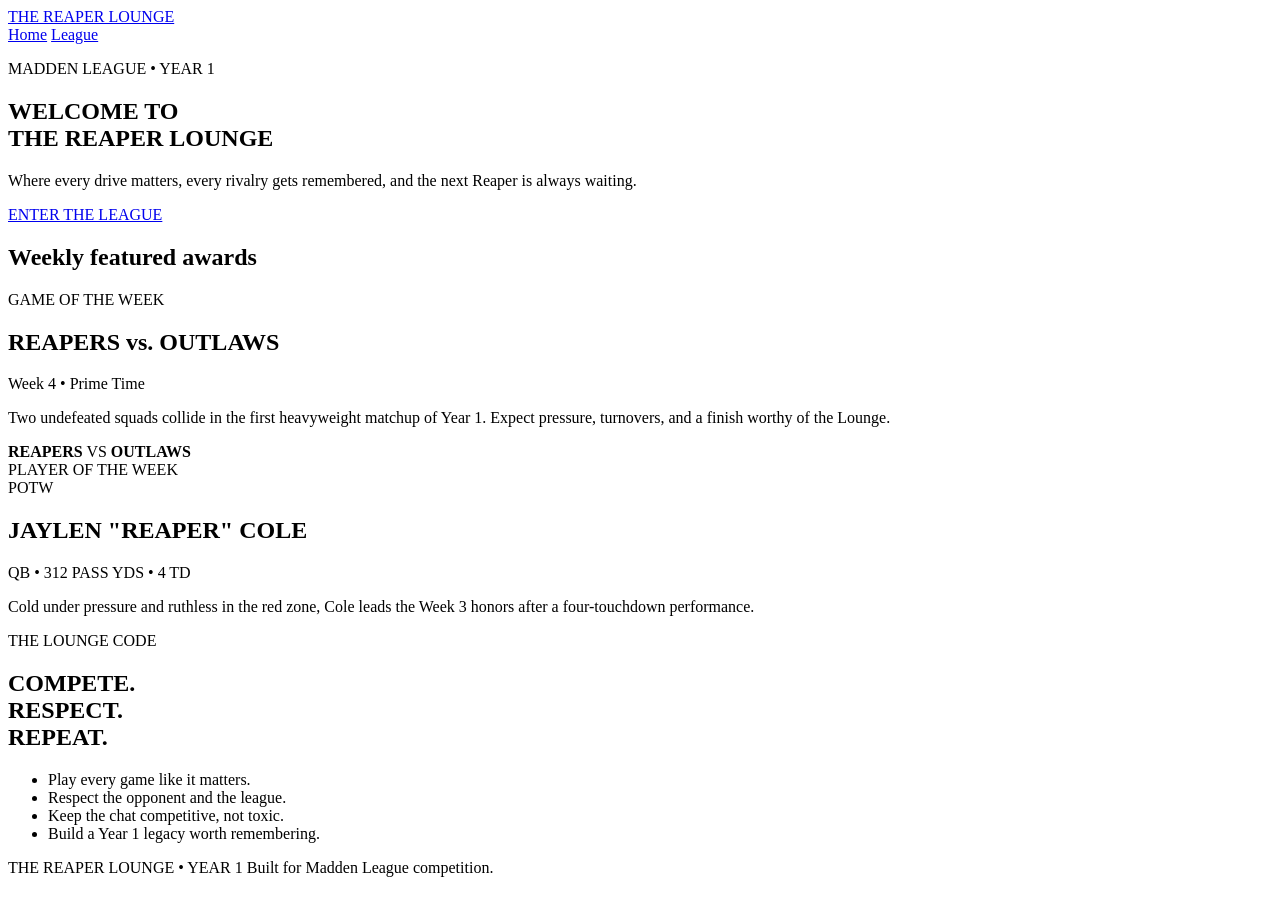
==== index.html @ 0349f6a7 "Create index.html" ====
<!doctype html>
<html lang="en">
<head>
  <meta charset="utf-8">
  <meta name="viewport" content="width=device-width, initial-scale=1">
  <meta name="description" content="The Reaper Lounge Madden League - Year 1.">
  <title>The Reaper Lounge | Year 1</title>
  <link rel="stylesheet" href="styles.css">
</head>

<body>
  <header class="site-header">
    <div class="container nav-wrap">
      <a class="brand" href="index.html">THE REAPER LOUNGE</a>

      <nav aria-label="Main navigation">
        <a href="index.html" aria-current="page">Home</a>
        <a href="league.html">League</a>
      </nav>
    </div>
  </header>

  <main>
    <section class="hero">
      <div class="container hero-content">
        <p class="eyebrow">MADDEN LEAGUE • YEAR 1</p>

        <h1>
          WELCOME TO<br>
          <span>THE REAPER LOUNGE</span>
        </h1>

        <p class="hero-copy">
          Where every drive matters, every rivalry gets remembered,
          and the next Reaper is always waiting.
        </p>

        <a class="button" href="league.html">
          ENTER THE LEAGUE
        </a>
      </div>
    </section>

    <section class="feature-grid container" aria-labelledby="featured-title">

      <h2 id="featured-title" class="sr-only">
        Weekly featured awards
      </h2>

      <article class="card">
        <div class="card-label">GAME OF THE WEEK</div>

        <h2>REAPERS vs. OUTLAWS</h2>

        <p class="matchup">
          Week 4 • Prime Time
        </p>

        <p>
          Two undefeated squads collide in the first heavyweight
          matchup of Year 1. Expect pressure, turnovers, and a finish
          worthy of the Lounge.
        </p>

        <div class="scoreline">
          <strong>REAPERS</strong>
          <span>VS</span>
          <strong>OUTLAWS</strong>
        </div>
      </article>

      <article class="card">
        <div class="card-label">PLAYER OF THE WEEK</div>

        <div class="player-mark" aria-hidden="true">
          POTW
        </div>

        <h2>JAYLEN "REAPER" COLE</h2>

        <p class="matchup">
          QB • 312 PASS YDS • 4 TD
        </p>

        <p>
          Cold under pressure and ruthless in the red zone,
          Cole leads the Week 3 honors after a four-touchdown
          performance.
        </p>
      </article>

    </section>

    <section class="container manifesto" aria-labelledby="rules-title">

      <div>
        <p class="eyebrow">THE LOUNGE CODE</p>

        <h2 id="rules-title">
          COMPETE.<br>
          RESPECT.<br>
          REPEAT.
        </h2>
      </div>

      <ul>
        <li>Play every game like it matters.</li>
        <li>Respect the opponent and the league.</li>
        <li>Keep the chat competitive, not toxic.</li>
        <li>Build a Year 1 legacy worth remembering.</li>
      </ul>

    </section>
  </main>

  <footer class="site-footer">
    <div class="container footer-wrap">
      <span>THE REAPER LOUNGE • YEAR 1</span>
      <span>Built for Madden League competition.</span>
    </div>
  </footer>

  <script src="script.js"></script>
</body>
</html>
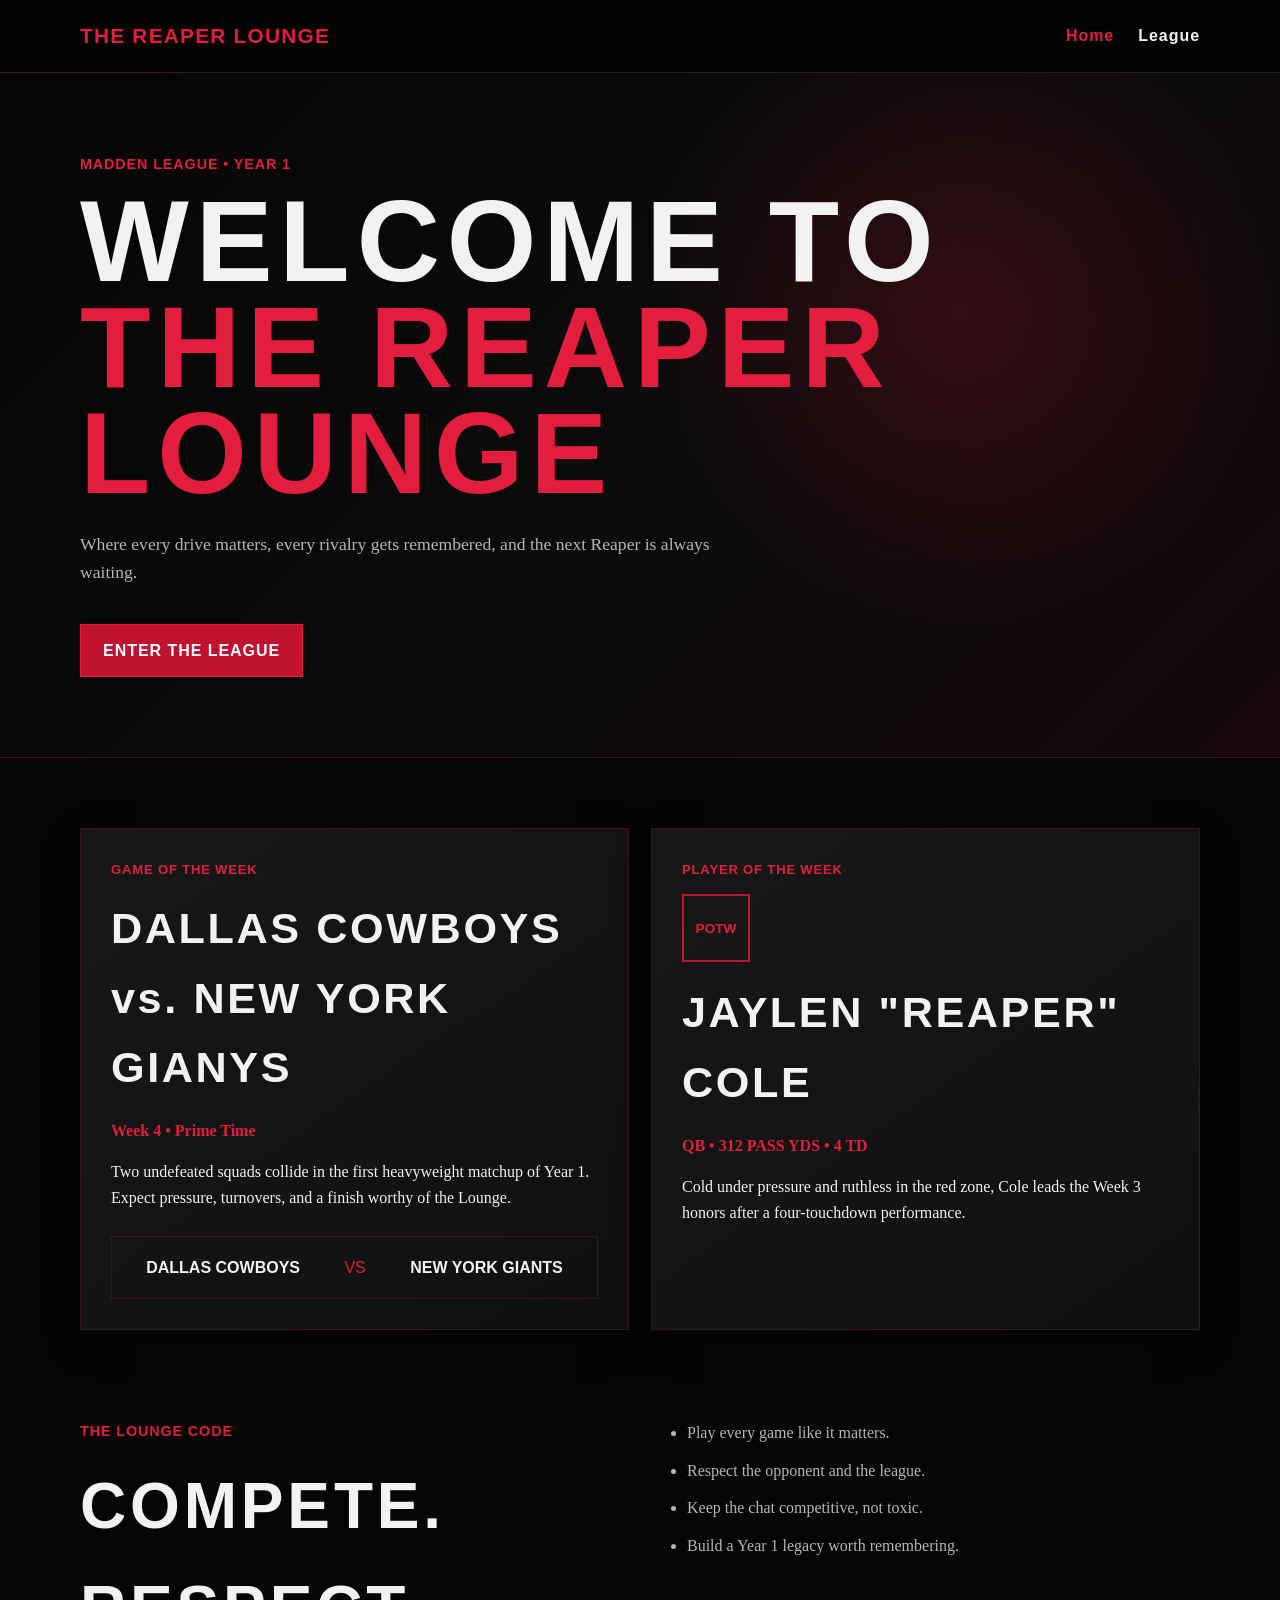
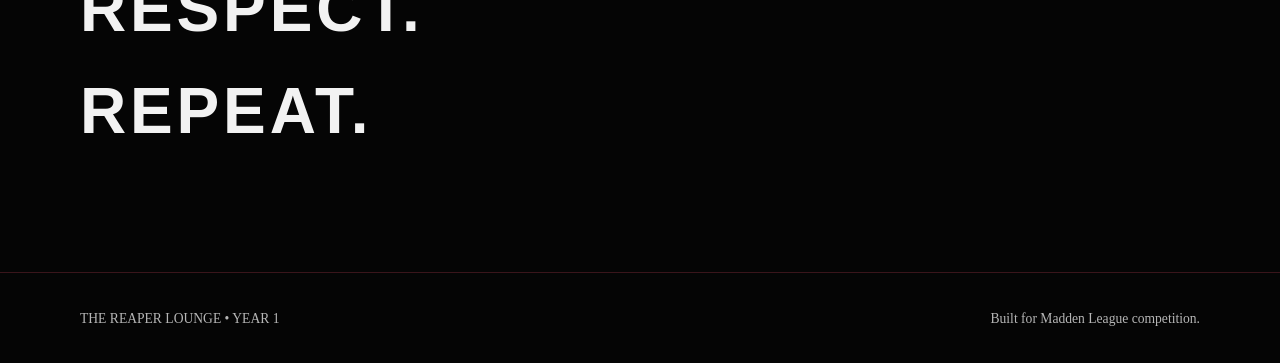
==== commit c9044cc7: "Update index.html" ====
--- a/index.html
+++ b/index.html
@@ -50,7 +50,7 @@
       <article class="card">
         <div class="card-label">GAME OF THE WEEK</div>
 
-        <h2>REAPERS vs. OUTLAWS</h2>
+        <h2>DALLAS COWBOYS vs. NEW YORK GIANYS</h2>
 
         <p class="matchup">
           Week 4 • Prime Time
@@ -63,9 +63,9 @@
         </p>
 
         <div class="scoreline">
-          <strong>REAPERS</strong>
+          <strong>DALLAS COWBOYS</strong>
           <span>VS</span>
-          <strong>OUTLAWS</strong>
+          <strong>NEW YORK GIANTS</strong>
         </div>
       </article>
 
--- a/styles.css
+++ b/styles.css
@@ -0,0 +1,465 @@
+:root {
+  --black: #050505;
+  --panel: #101010;
+  --panel-2: #171717;
+  --crimson: #c1122f;
+  --crimson-bright: #e21d3d;
+  --text: #f2f2f2;
+  --muted: #b6b6b6;
+  --line: #3a151b;
+  --max: 1120px;
+}
+
+* {
+  box-sizing: border-box;
+}
+
+html {
+  scroll-behavior: smooth;
+}
+
+body {
+  margin: 0;
+  background: var(--black);
+  color: var(--text);
+  font-family: Georgia, serif;
+  line-height: 1.6;
+}
+
+h1,
+h2,
+nav,
+.brand,
+.button,
+.card-label,
+.eyebrow,
+th,
+.badge {
+  font-family: Impact, "Arial Narrow", sans-serif;
+  letter-spacing: .06em;
+}
+
+a {
+  color: var(--text);
+}
+
+.container {
+  width: min(92%, var(--max));
+  margin-inline: auto;
+}
+
+/* HEADER */
+
+.site-header {
+  border-bottom: 1px solid var(--line);
+  background: rgba(5, 5, 5, .96);
+  position: sticky;
+  top: 0;
+  z-index: 10;
+}
+
+.nav-wrap {
+  min-height: 72px;
+  display: flex;
+  align-items: center;
+  justify-content: space-between;
+  gap: 24px;
+}
+
+.brand {
+  color: var(--crimson-bright);
+  text-decoration: none;
+  font-size: 1.3rem;
+  font-weight: 700;
+}
+
+nav {
+  display: flex;
+  gap: 24px;
+}
+
+nav a {
+  text-decoration: none;
+  font-weight: 600;
+}
+
+nav a:hover,
+nav a[aria-current="page"] {
+  color: var(--crimson-bright);
+}
+
+/* HERO */
+
+.hero {
+  min-height: 620px;
+  display: grid;
+  align-items: center;
+
+  background:
+    radial-gradient(
+      circle at 75% 35%,
+      rgba(193, 18, 47, .22),
+      transparent 30%
+    ),
+    linear-gradient(
+      135deg,
+      #050505 0%,
+      #0b0b0b 55%,
+      #16070a 100%
+    );
+
+  border-bottom: 1px solid var(--line);
+}
+
+.hero-content {
+  padding: 80px 0;
+}
+
+.eyebrow {
+  color: var(--crimson-bright);
+  font-size: .9rem;
+  font-weight: 700;
+  margin: 0 0 12px;
+}
+
+.hero h1,
+.page-heading h1 {
+  font-size: clamp(3.2rem, 9vw, 7.5rem);
+  line-height: .92;
+  margin: 0 0 24px;
+}
+
+.hero h1 span,
+.page-heading h1 span {
+  color: var(--crimson-bright);
+}
+
+.hero-copy,
+.page-heading p {
+  max-width: 680px;
+  color: var(--muted);
+  font-size: 1.1rem;
+}
+
+/* BUTTON */
+
+.button {
+  display: inline-block;
+  margin-top: 20px;
+  padding: 13px 22px;
+  background: var(--crimson);
+  color: white;
+  border: 1px solid var(--crimson-bright);
+  text-decoration: none;
+  font-weight: 700;
+  cursor: pointer;
+}
+
+.button:hover,
+.button:focus {
+  background: var(--crimson-bright);
+}
+
+.button-small {
+  font-size: .9rem;
+  padding: 10px 16px;
+}
+
+/* CARDS */
+
+.feature-grid {
+  display: grid;
+  grid-template-columns: repeat(2, 1fr);
+  gap: 22px;
+  padding-block: 70px;
+}
+
+.card {
+  background: linear-gradient(
+    145deg,
+    var(--panel-2),
+    var(--panel)
+  );
+
+  border: 1px solid var(--line);
+  padding: 30px;
+
+  box-shadow:
+    0 12px 35px rgba(0, 0, 0, .25);
+}
+
+.card-label {
+  color: var(--crimson-bright);
+  font-size: .82rem;
+  font-weight: 700;
+  margin-bottom: 14px;
+}
+
+.card h2 {
+  font-size: clamp(1.7rem, 4vw, 2.7rem);
+  margin: 0 0 8px;
+}
+
+.matchup {
+  color: var(--crimson-bright);
+  font-weight: 700;
+}
+
+.scoreline,
+.big-matchup {
+  margin-top: 25px;
+  padding: 18px;
+  border: 1px solid var(--line);
+
+  display: flex;
+  justify-content: space-around;
+  align-items: center;
+  gap: 12px;
+
+  font-family: Impact, sans-serif;
+}
+
+.scoreline span,
+.big-matchup > span {
+  color: var(--crimson-bright);
+}
+
+.player-mark {
+  display: inline-grid;
+  place-items: center;
+
+  width: 68px;
+  height: 68px;
+
+  border: 2px solid var(--crimson);
+  color: var(--crimson-bright);
+
+  font: 700 .85rem Impact, sans-serif;
+
+  margin-bottom: 16px;
+}
+
+/* CODE */
+
+.manifesto {
+  padding: 20px 0 80px;
+
+  display: grid;
+  grid-template-columns: 1fr 1fr;
+
+  gap: 50px;
+}
+
+.manifesto h2 {
+  font-size: clamp(2rem, 5vw, 4rem);
+  margin: 0;
+}
+
+.manifesto ul {
+  margin: 0;
+  padding-left: 22px;
+  color: var(--muted);
+}
+
+.manifesto li {
+  margin-bottom: 12px;
+}
+
+/* LEAGUE */
+
+.league-main {
+  padding-block: 75px;
+}
+
+.page-heading {
+  margin-bottom: 45px;
+}
+
+.board-grid {
+  display: grid;
+  grid-template-columns: 1.25fr .75fr;
+  gap: 22px;
+}
+
+/* TABLE */
+
+.table-wrap {
+  overflow-x: auto;
+}
+
+table {
+  width: 100%;
+  border-collapse: collapse;
+}
+
+th,
+td {
+  padding: 13px 10px;
+  border-bottom: 1px solid var(--line);
+  text-align: left;
+}
+
+thead th {
+  color: var(--crimson-bright);
+  font-size: .85rem;
+}
+
+/* SCHEDULE */
+
+.schedule {
+  list-style: none;
+  padding: 0;
+  margin: 0 0 22px;
+}
+
+.schedule li {
+  display: grid;
+  grid-template-columns: 1fr auto 1fr;
+  gap: 12px;
+  padding: 14px 0;
+  border-bottom: 1px solid var(--line);
+}
+
+.schedule li span:last-child {
+  text-align: right;
+}
+
+.schedule b {
+  color: var(--crimson-bright);
+}
+
+.interactive-message {
+  color: var(--crimson-bright);
+  font-weight: 700;
+}
+
+/* GAME OF WEEK */
+
+.weekly {
+  margin-top: 22px;
+}
+
+.weekly-head {
+  display: flex;
+  justify-content: space-between;
+  gap: 20px;
+  align-items: start;
+}
+
+.badge {
+  color: white;
+  background: var(--crimson);
+  padding: 6px 10px;
+  font-size: .8rem;
+}
+
+.big-matchup {
+  font-size: clamp(1.8rem, 5vw, 3.5rem);
+  padding: 35px 20px;
+}
+
+.big-matchup div {
+  text-align: center;
+}
+
+.big-matchup small {
+  display: block;
+  color: var(--muted);
+  font: 400 1rem Georgia, serif;
+}
+
+.center-copy {
+  text-align: center;
+  color: var(--muted);
+  max-width: 700px;
+  margin: 22px auto 0;
+}
+
+/* FOOTER */
+
+.site-footer {
+  border-top: 1px solid var(--line);
+  margin-top: 30px;
+}
+
+.footer-wrap {
+  min-height: 90px;
+
+  display: flex;
+  justify-content: space-between;
+  align-items: center;
+
+  gap: 20px;
+
+  color: var(--muted);
+  font-size: .85rem;
+}
+
+.footer-wrap a {
+  color: var(--crimson-bright);
+}
+
+/* ACCESSIBILITY */
+
+.sr-only {
+  position: absolute;
+  width: 1px;
+  height: 1px;
+  padding: 0;
+  margin: -1px;
+
+  overflow: hidden;
+  clip: rect(0, 0, 0, 0);
+
+  white-space: nowrap;
+  border: 0;
+}
+
+/* MOBILE */
+
+@media (max-width: 720px) {
+
+  .nav-wrap {
+    min-height: 64px;
+  }
+
+  nav {
+    gap: 14px;
+  }
+
+  nav a {
+    font-size: .9rem;
+  }
+
+  .hero {
+    min-height: 560px;
+  }
+
+  .feature-grid,
+  .board-grid,
+  .manifesto {
+    grid-template-columns: 1fr;
+  }
+
+  .feature-grid {
+    padding-block: 45px;
+  }
+
+  .card {
+    padding: 22px;
+  }
+
+  .league-main {
+    padding-block: 50px;
+  }
+
+  .footer-wrap {
+    padding-block: 20px;
+    flex-direction: column;
+    align-items: flex-start;
+  }
+
+  .big-matchup {
+    flex-direction: column;
+  }
+}
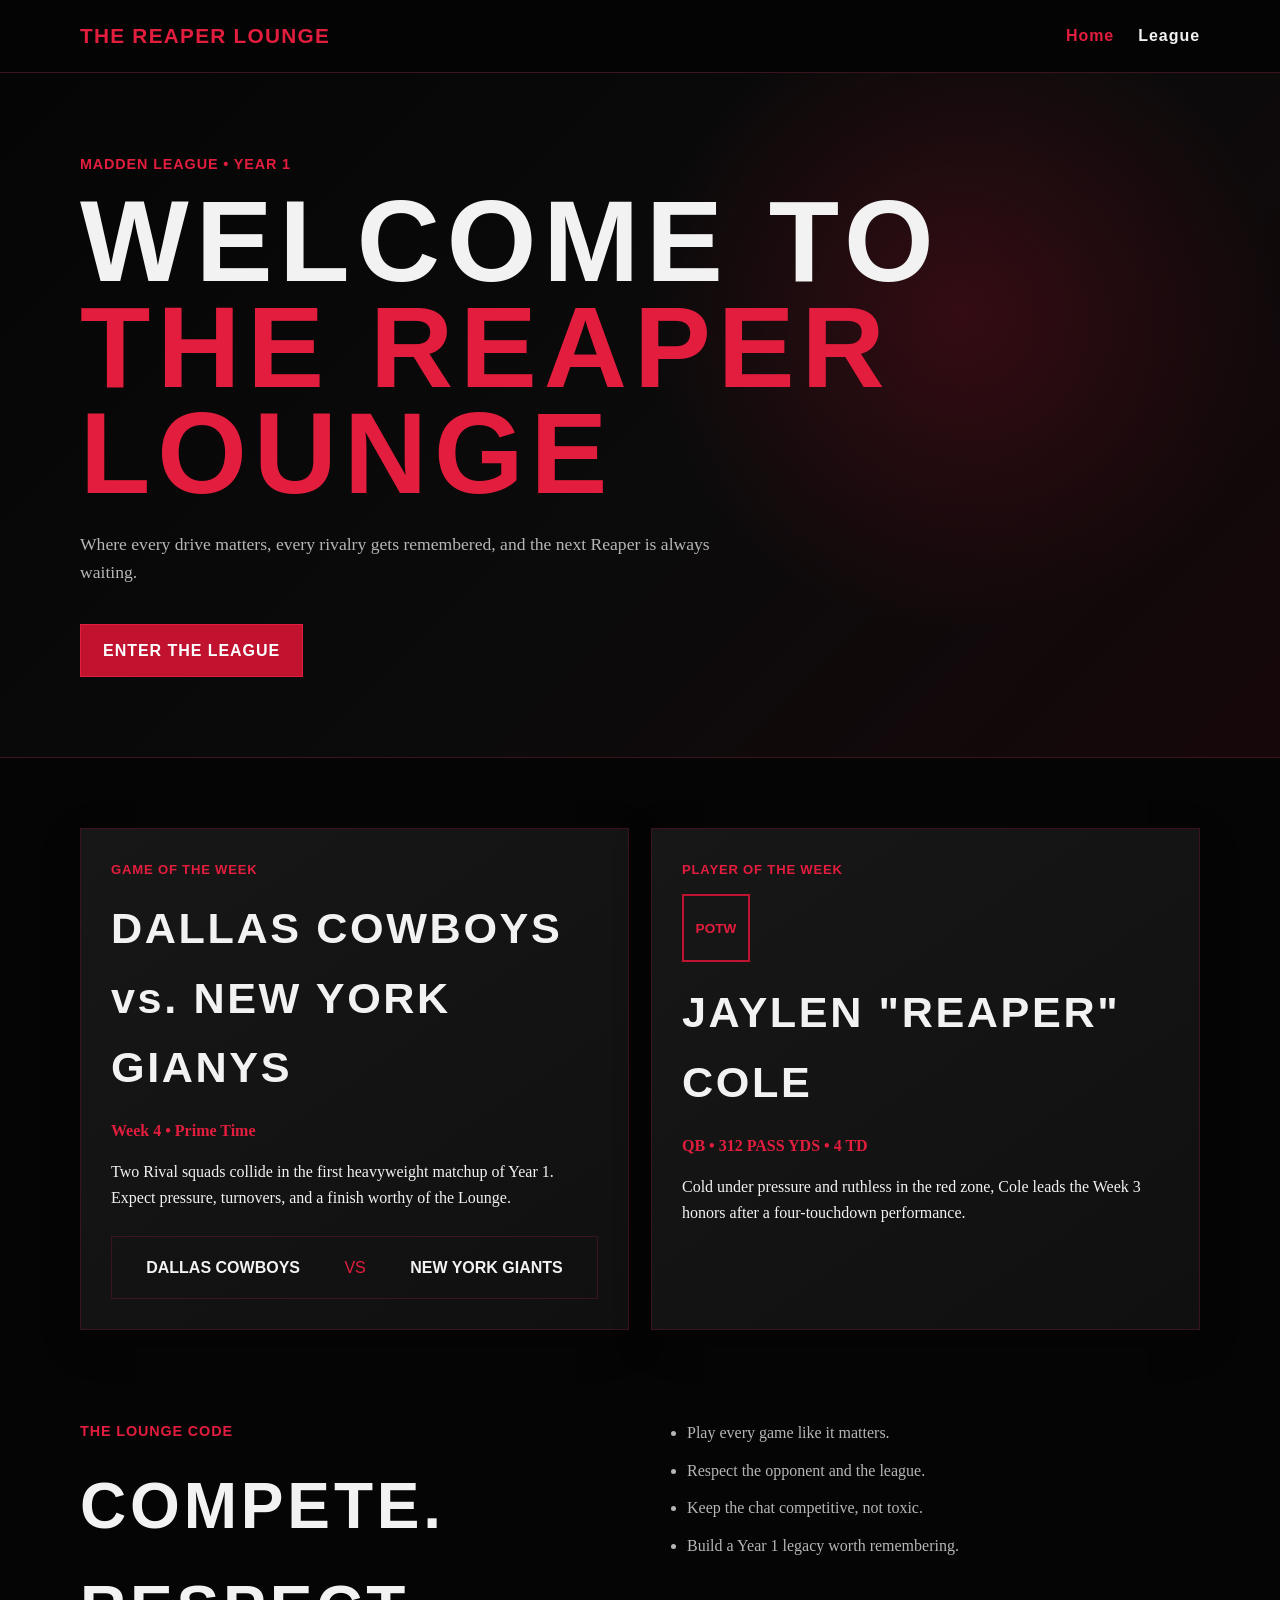
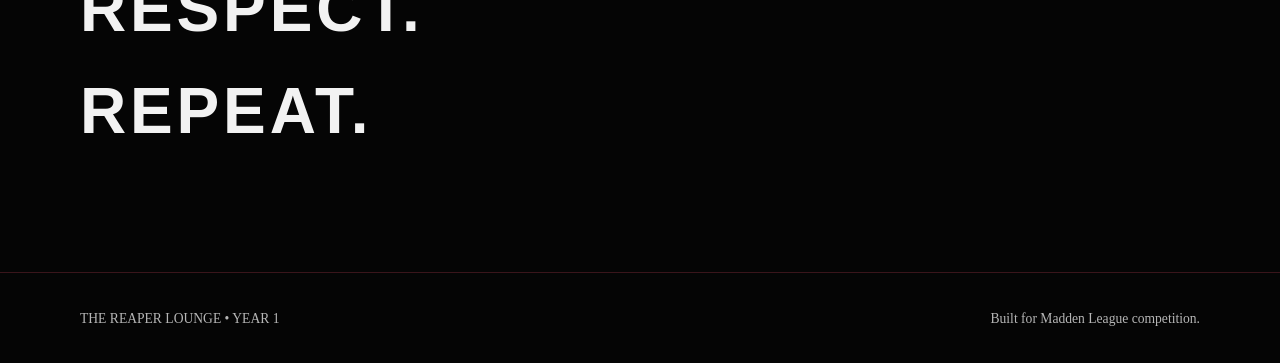
==== commit bfe1e7cf: "Update index.html" ====
--- a/index.html
+++ b/index.html
@@ -57,7 +57,7 @@
         </p>
 
         <p>
-          Two undefeated squads collide in the first heavyweight
+          Two Rival squads collide in the first heavyweight
           matchup of Year 1. Expect pressure, turnovers, and a finish
           worthy of the Lounge.
         </p>
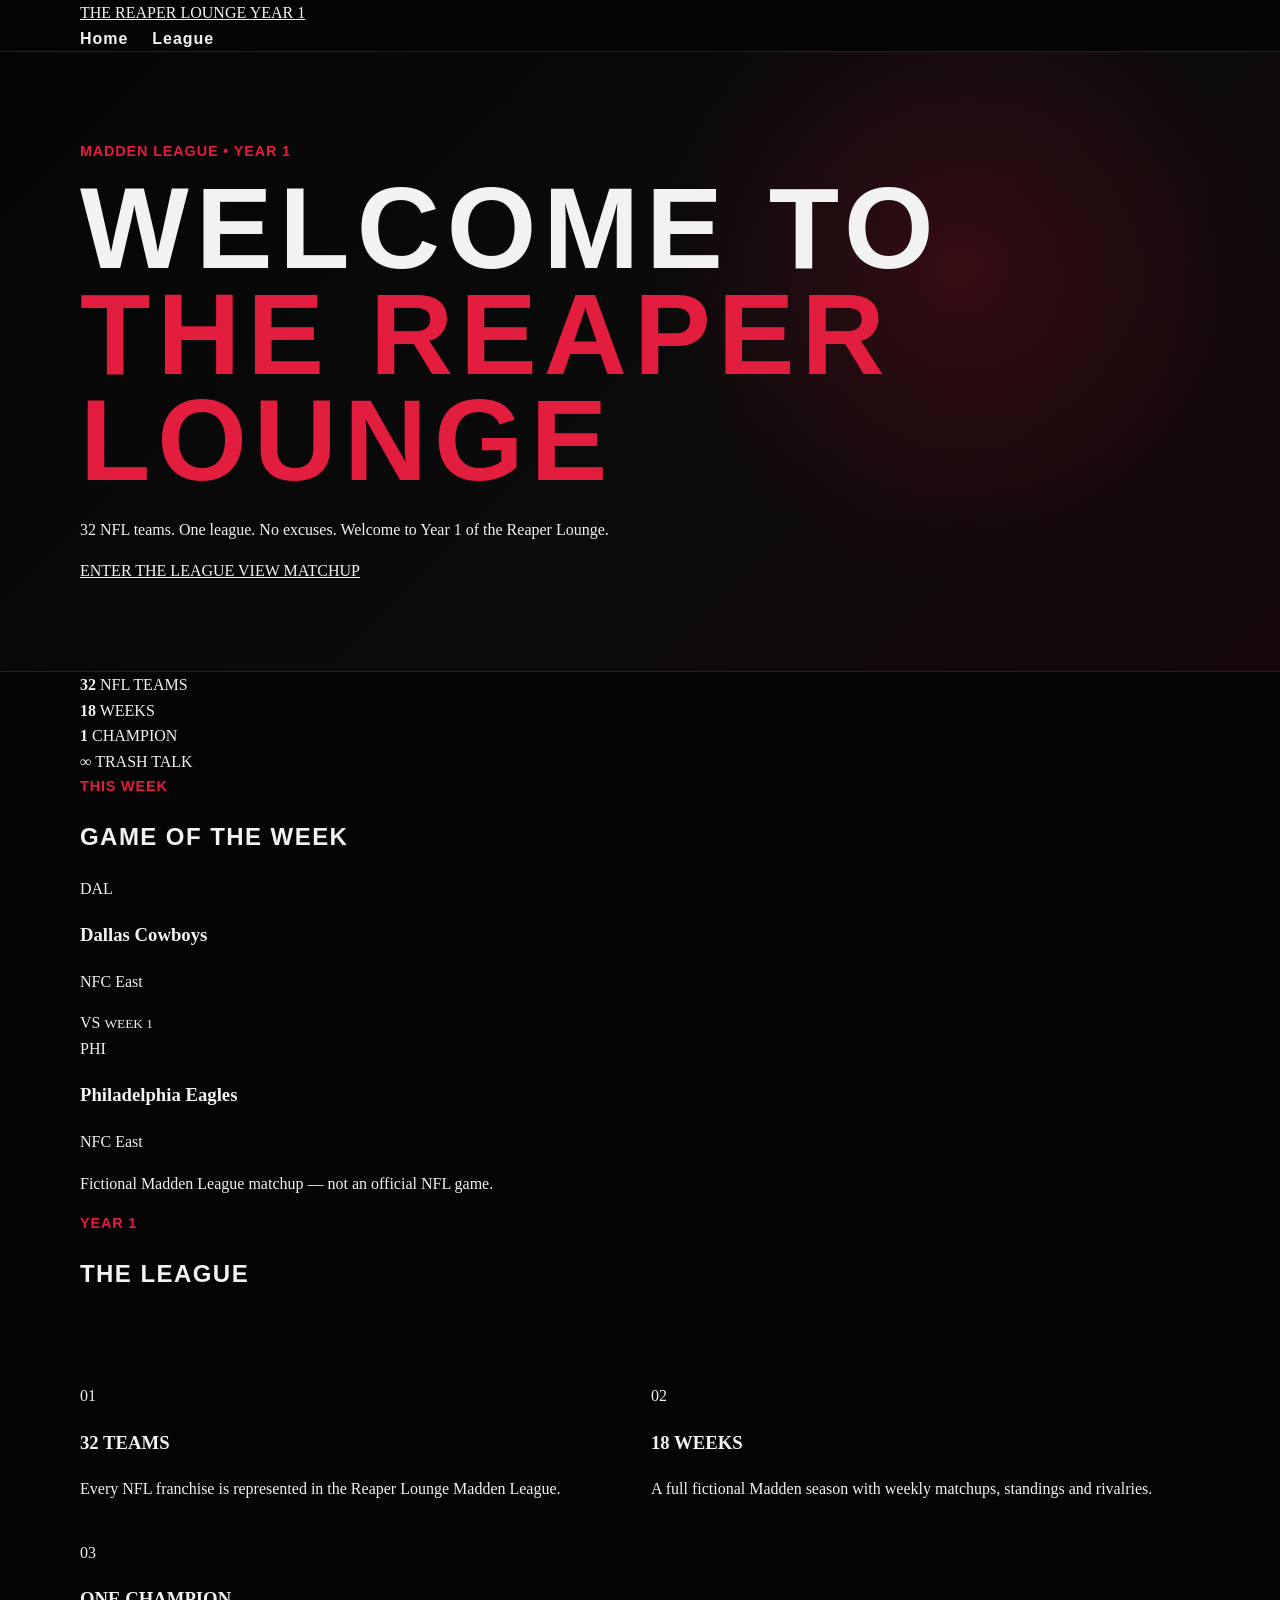
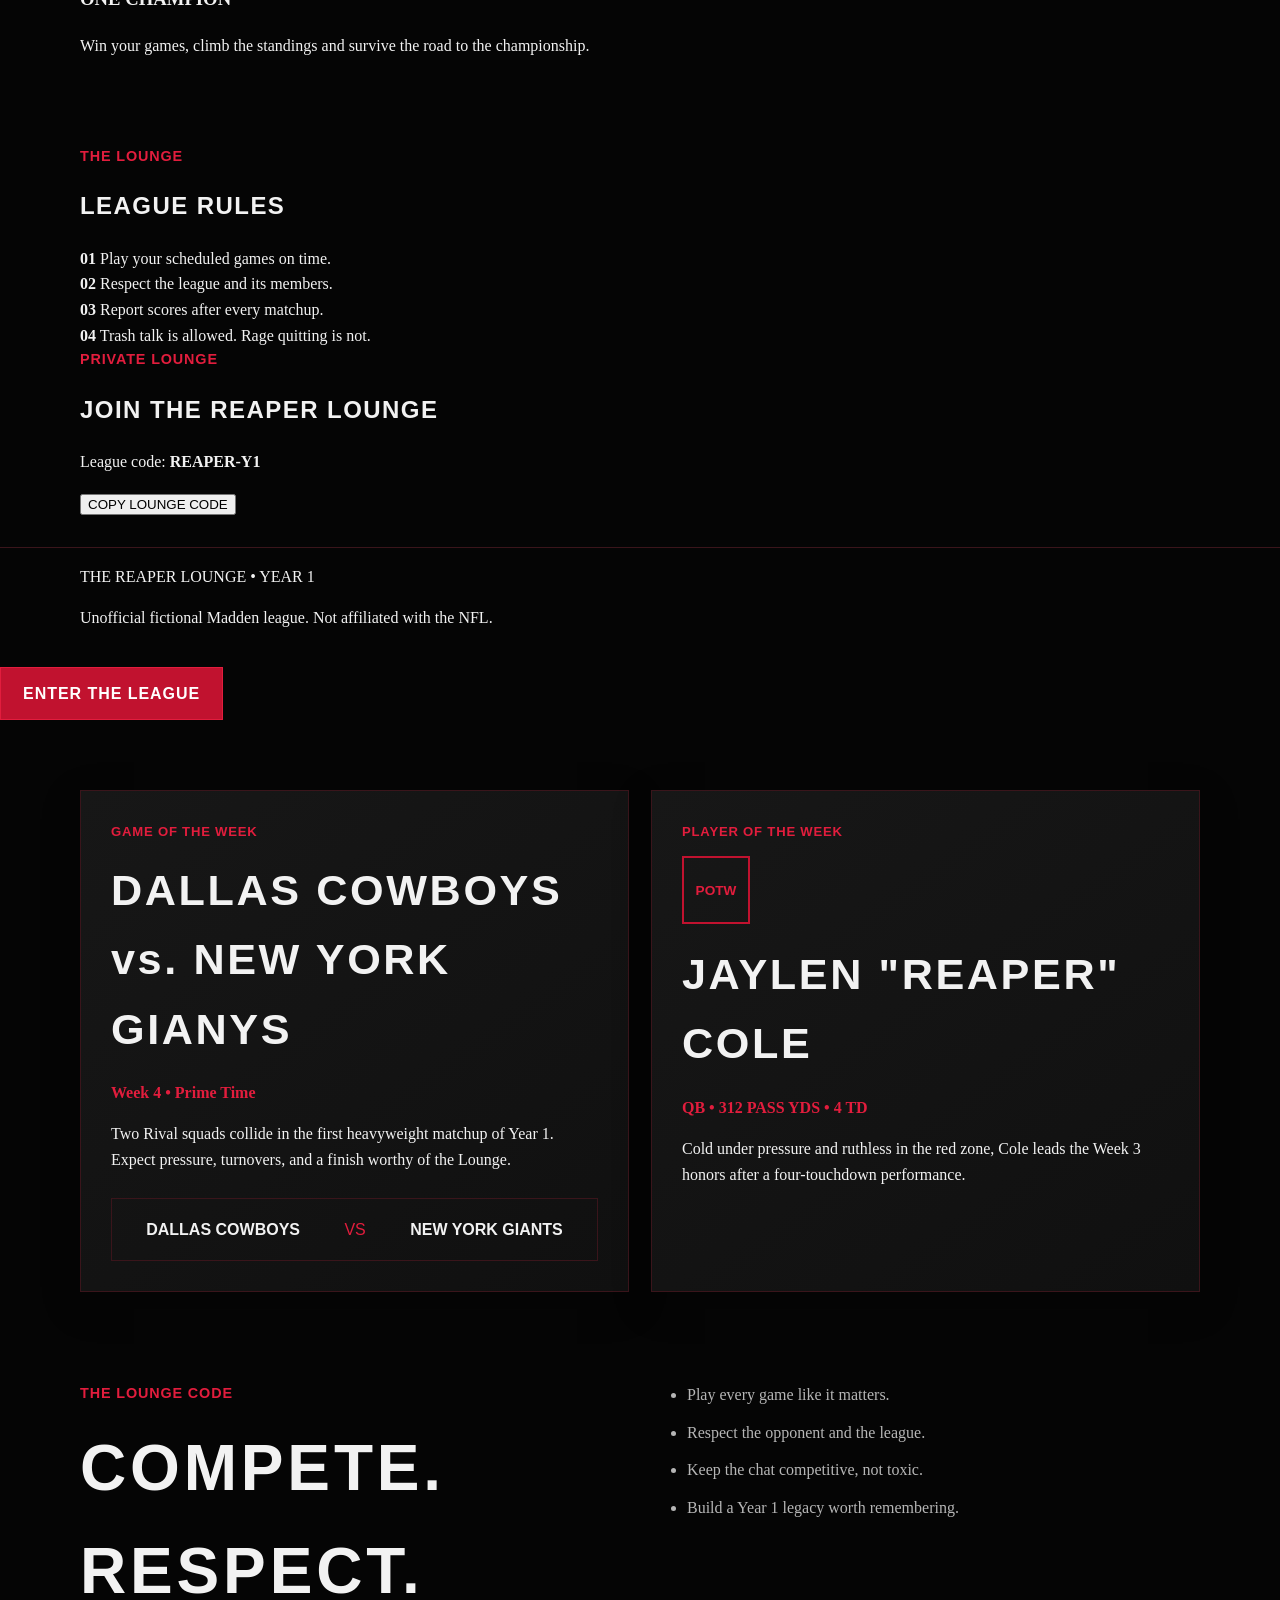
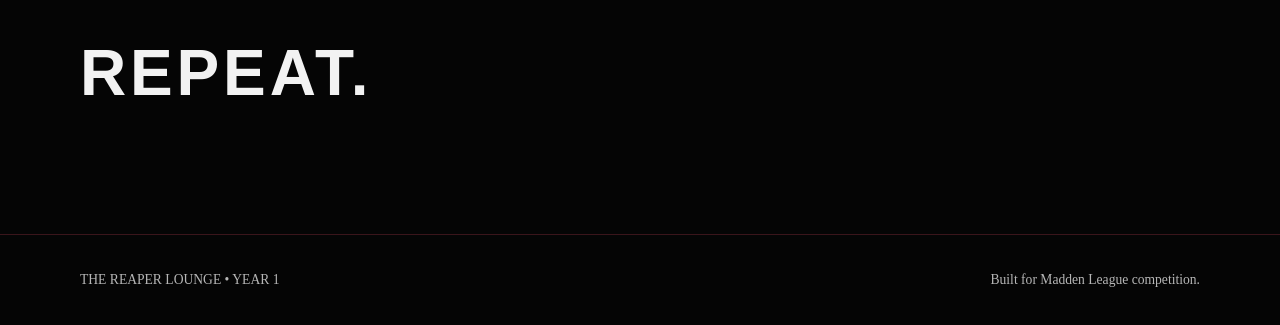
==== commit c6fc8ff1: "Update index.html" ====
--- a/index.html
+++ b/index.html
@@ -1,40 +1,266 @@
-<!doctype html>
+<!DOCTYPE html>
 <html lang="en">
 <head>
-  <meta charset="utf-8">
-  <meta name="viewport" content="width=device-width, initial-scale=1">
-  <meta name="description" content="The Reaper Lounge Madden League - Year 1.">
-  <title>The Reaper Lounge | Year 1</title>
-  <link rel="stylesheet" href="styles.css">
+    <meta charset="UTF-8">
+    <meta name="viewport" content="width=device-width, initial-scale=1.0">
+
+    <meta
+        name="description"
+        content="THE REAPER LOUNGE - Year 1 Madden League featuring all 32 NFL teams."
+    >
+
+    <title>THE REAPER LOUNGE | Year 1</title>
+
+    <link rel="stylesheet" href="styles.css">
 </head>
 
 <body>
-  <header class="site-header">
-    <div class="container nav-wrap">
-      <a class="brand" href="index.html">THE REAPER LOUNGE</a>
-
-      <nav aria-label="Main navigation">
-        <a href="index.html" aria-current="page">Home</a>
-        <a href="league.html">League</a>
-      </nav>
+
+<header class="site-header">
+    <div class="container nav-container">
+
+        <a href="index.html" class="logo" aria-label="The Reaper Lounge home">
+            THE REAPER LOUNGE
+            <span>YEAR 1</span>
+        </a>
+
+        <nav aria-label="Main navigation">
+            <a href="index.html" class="active">Home</a>
+            <a href="league.html">League</a>
+        </nav>
+
     </div>
-  </header>
-
-  <main>
+</header>
+
+
+<main>
+
     <section class="hero">
-      <div class="container hero-content">
-        <p class="eyebrow">MADDEN LEAGUE • YEAR 1</p>
-
-        <h1>
-          WELCOME TO<br>
-          <span>THE REAPER LOUNGE</span>
-        </h1>
-
-        <p class="hero-copy">
-          Where every drive matters, every rivalry gets remembered,
-          and the next Reaper is always waiting.
-        </p>
-
+        <div class="container">
+
+            <p class="eyebrow">MADDEN LEAGUE • YEAR 1</p>
+
+            <h1>
+                WELCOME TO
+                <span>THE REAPER LOUNGE</span>
+            </h1>
+
+            <p class="hero-text">
+                32 NFL teams. One league. No excuses.
+                Welcome to Year 1 of the Reaper Lounge.
+            </p>
+
+            <div class="hero-buttons">
+                <a href="league.html" class="btn btn-primary">
+                    ENTER THE LEAGUE
+                </a>
+
+                <a href="#featured" class="btn btn-secondary">
+                    VIEW MATCHUP
+                </a>
+            </div>
+
+        </div>
+    </section>
+
+
+    <section class="stats-section">
+        <div class="container stats-grid">
+
+            <div class="stat-card">
+                <strong>32</strong>
+                <span>NFL TEAMS</span>
+            </div>
+
+            <div class="stat-card">
+                <strong>18</strong>
+                <span>WEEKS</span>
+            </div>
+
+            <div class="stat-card">
+                <strong>1</strong>
+                <span>CHAMPION</span>
+            </div>
+
+            <div class="stat-card">
+                <strong>∞</strong>
+                <span>TRASH TALK</span>
+            </div>
+
+        </div>
+    </section>
+
+
+    <section id="featured" class="section">
+        <div class="container">
+
+            <div class="section-heading">
+                <p class="eyebrow">THIS WEEK</p>
+                <h2>GAME OF THE WEEK</h2>
+            </div>
+
+            <div class="matchup-card">
+
+                <div class="team-side">
+                    <div class="team-logo-placeholder">DAL</div>
+                    <h3>Dallas Cowboys</h3>
+                    <p>NFC East</p>
+                </div>
+
+                <div class="vs">
+                    <span>VS</span>
+                    <small>WEEK 1</small>
+                </div>
+
+                <div class="team-side">
+                    <div class="team-logo-placeholder">PHI</div>
+                    <h3>Philadelphia Eagles</h3>
+                    <p>NFC East</p>
+                </div>
+
+            </div>
+
+            <p class="matchup-note">
+                Fictional Madden League matchup — not an official NFL game.
+            </p>
+
+        </div>
+    </section>
+
+
+    <section class="section dark-section">
+        <div class="container">
+
+            <div class="section-heading">
+                <p class="eyebrow">YEAR 1</p>
+                <h2>THE LEAGUE</h2>
+            </div>
+
+            <div class="feature-grid">
+
+                <article class="feature-card">
+                    <span class="feature-number">01</span>
+                    <h3>32 TEAMS</h3>
+                    <p>
+                        Every NFL franchise is represented in the Reaper
+                        Lounge Madden League.
+                    </p>
+                </article>
+
+                <article class="feature-card">
+                    <span class="feature-number">02</span>
+                    <h3>18 WEEKS</h3>
+                    <p>
+                        A full fictional Madden season with weekly matchups,
+                        standings and rivalries.
+                    </p>
+                </article>
+
+                <article class="feature-card">
+                    <span class="feature-number">03</span>
+                    <h3>ONE CHAMPION</h3>
+                    <p>
+                        Win your games, climb the standings and survive
+                        the road to the championship.
+                    </p>
+                </article>
+
+            </div>
+
+        </div>
+    </section>
+
+
+    <section class="section">
+        <div class="container">
+
+            <div class="section-heading">
+                <p class="eyebrow">THE LOUNGE</p>
+                <h2>LEAGUE RULES</h2>
+            </div>
+
+            <div class="rules-list">
+
+                <div class="rule">
+                    <strong>01</strong>
+                    <span>Play your scheduled games on time.</span>
+                </div>
+
+                <div class="rule">
+                    <strong>02</strong>
+                    <span>Respect the league and its members.</span>
+                </div>
+
+                <div class="rule">
+                    <strong>03</strong>
+                    <span>Report scores after every matchup.</span>
+                </div>
+
+                <div class="rule">
+                    <strong>04</strong>
+                    <span>Trash talk is allowed. Rage quitting is not.</span>
+                </div>
+
+            </div>
+
+        </div>
+    </section>
+
+
+    <section class="section dark-section">
+        <div class="container lounge-code">
+
+            <div>
+                <p class="eyebrow">PRIVATE LOUNGE</p>
+                <h2>JOIN THE REAPER LOUNGE</h2>
+
+                <p>
+                    League code:
+                    <strong>REAPER-Y1</strong>
+                </p>
+            </div>
+
+            <button
+                id="copyCodeButton"
+                class="btn btn-primary"
+                type="button"
+            >
+                COPY LOUNGE CODE
+            </button>
+
+            <p
+                id="copyMessage"
+                class="success-message"
+                aria-live="polite"
+            ></p>
+
+        </div>
+    </section>
+
+</main>
+
+
+<footer class="site-footer">
+    <div class="container">
+
+        <p>
+            THE REAPER LOUNGE
+            <span>•</span>
+            YEAR 1
+        </p>
+
+        <p class="footer-small">
+            Unofficial fictional Madden league. Not affiliated with the NFL.
+        </p>
+
+    </div>
+</footer>
+
+
+<script src="script.js"></script>
+
+</body>
+</html>
         <a class="button" href="league.html">
           ENTER THE LEAGUE
         </a>
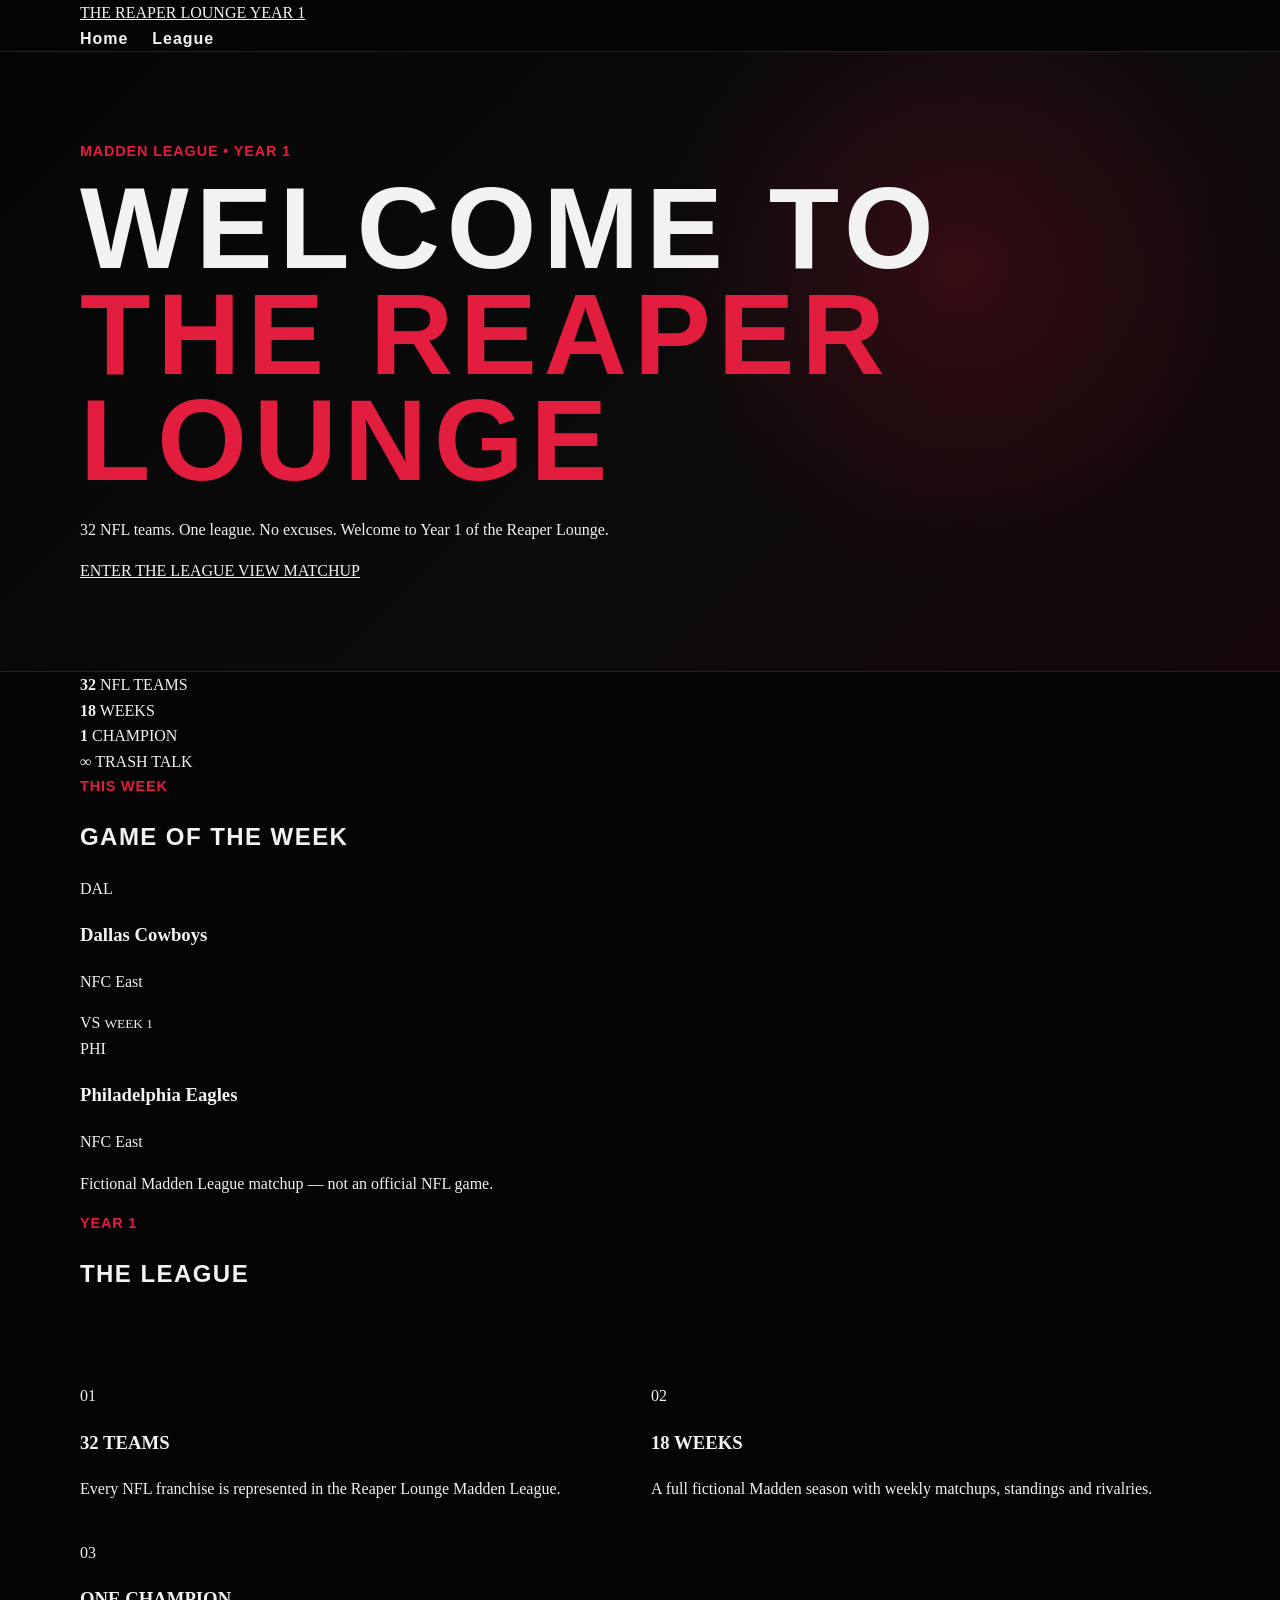
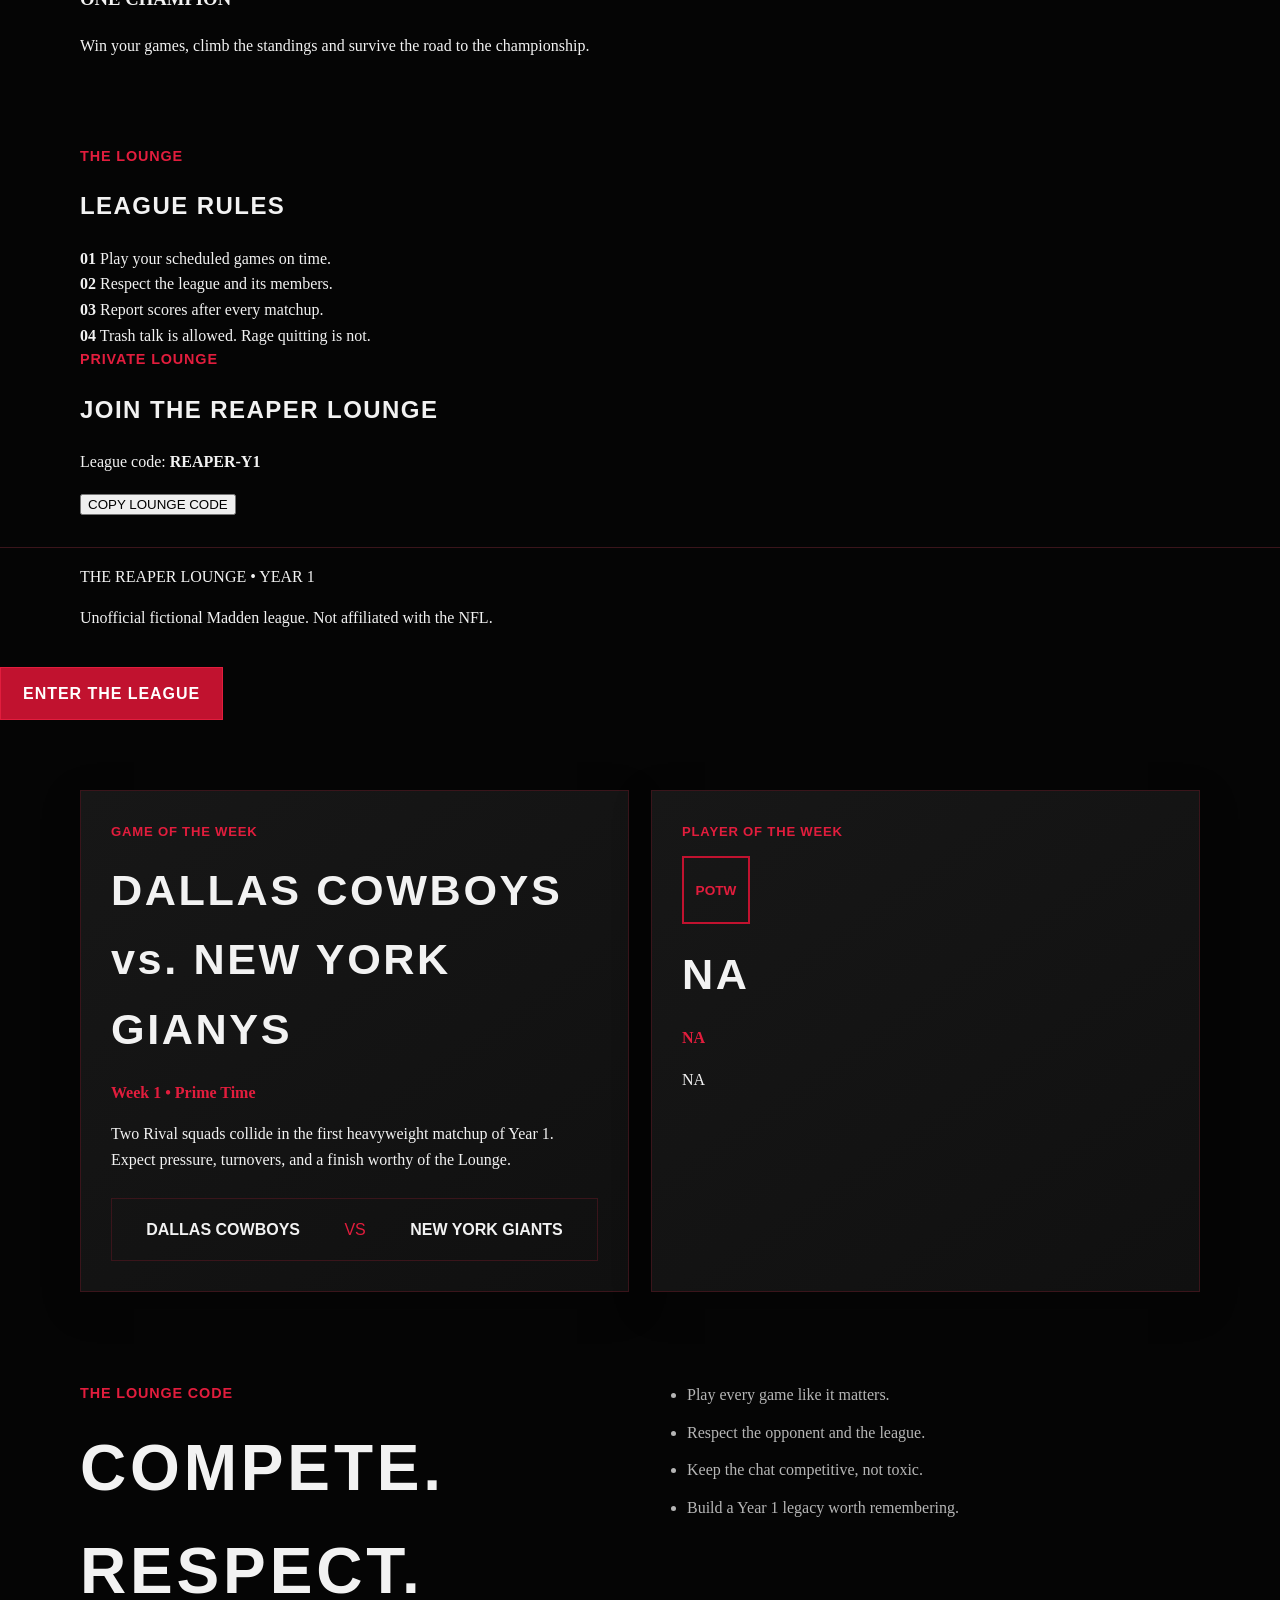
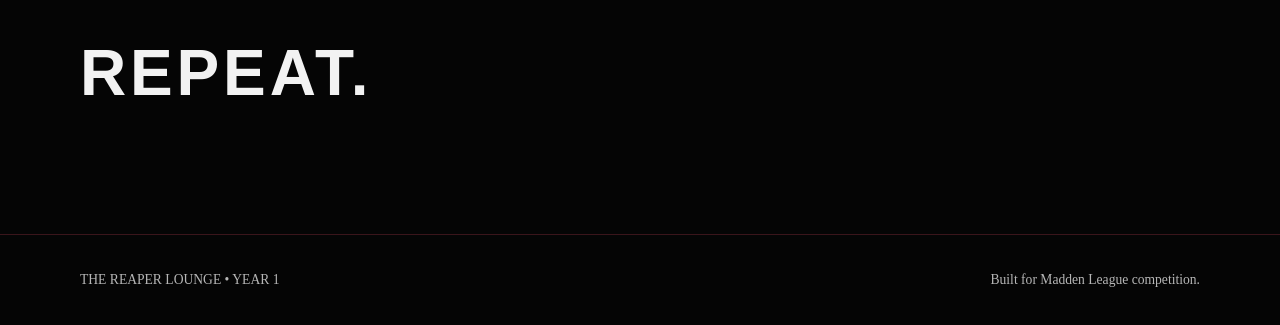
==== commit 6b322e5e: "Update index.html" ====
--- a/index.html
+++ b/index.html
@@ -279,7 +279,7 @@
         <h2>DALLAS COWBOYS vs. NEW YORK GIANYS</h2>
 
         <p class="matchup">
-          Week 4 • Prime Time
+          Week 1 • Prime Time
         </p>
 
         <p>
@@ -302,16 +302,14 @@
           POTW
         </div>
 
-        <h2>JAYLEN "REAPER" COLE</h2>
+        <h2>NA</h2>
 
         <p class="matchup">
-          QB • 312 PASS YDS • 4 TD
+          NA
         </p>
 
         <p>
-          Cold under pressure and ruthless in the red zone,
-          Cole leads the Week 3 honors after a four-touchdown
-          performance.
+     NA
         </p>
       </article>
 
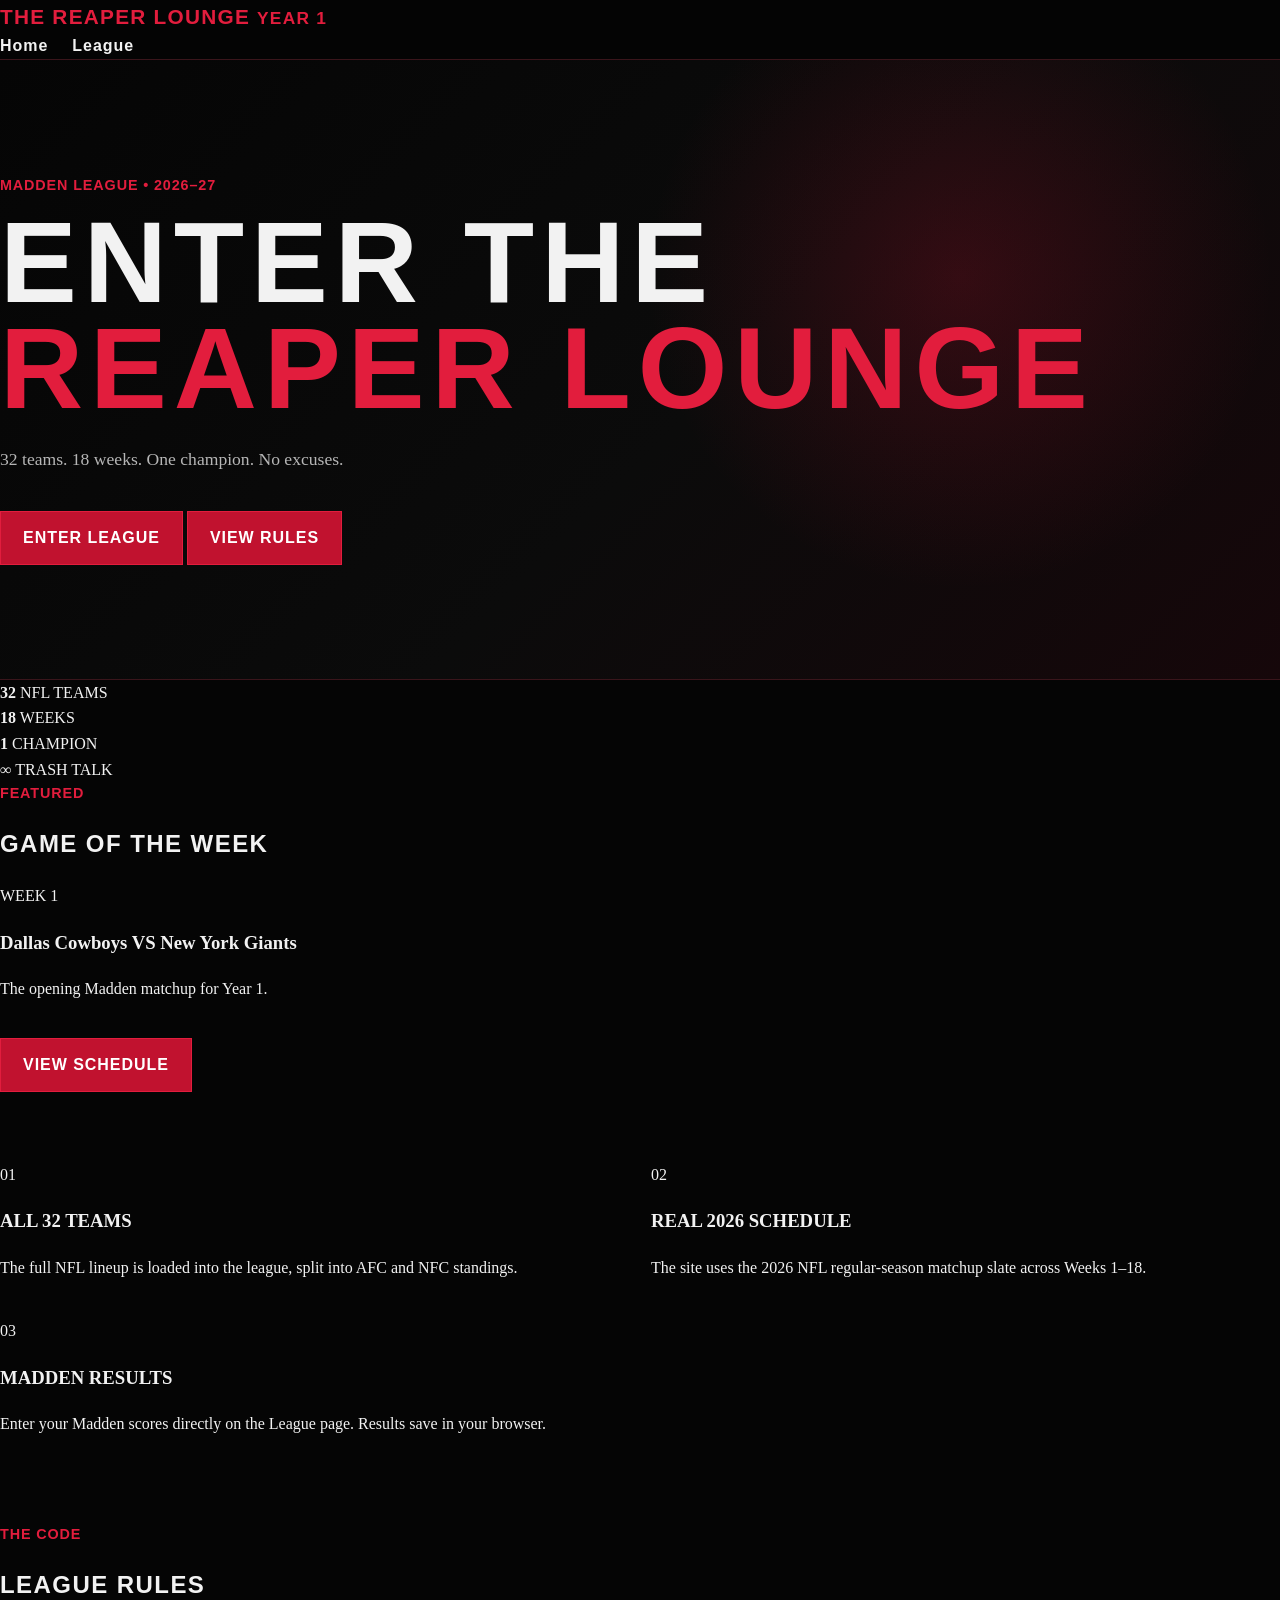
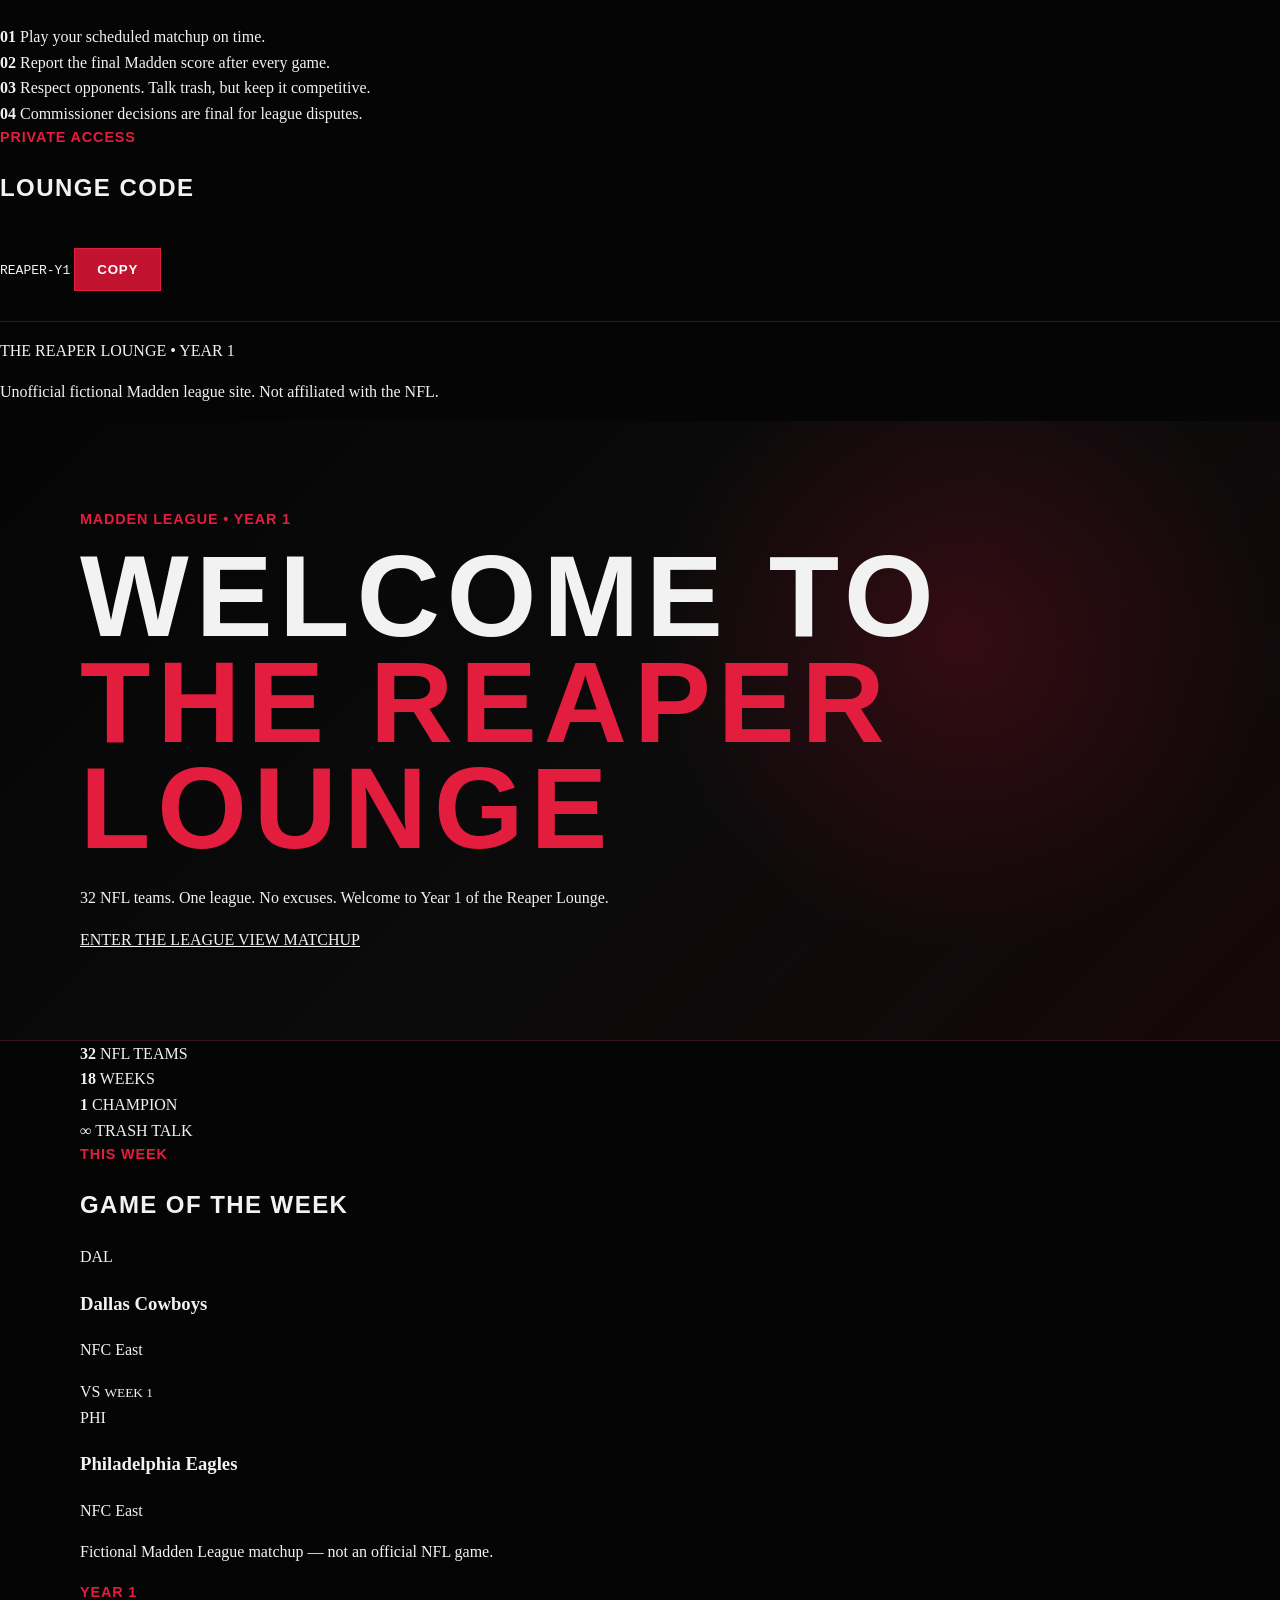
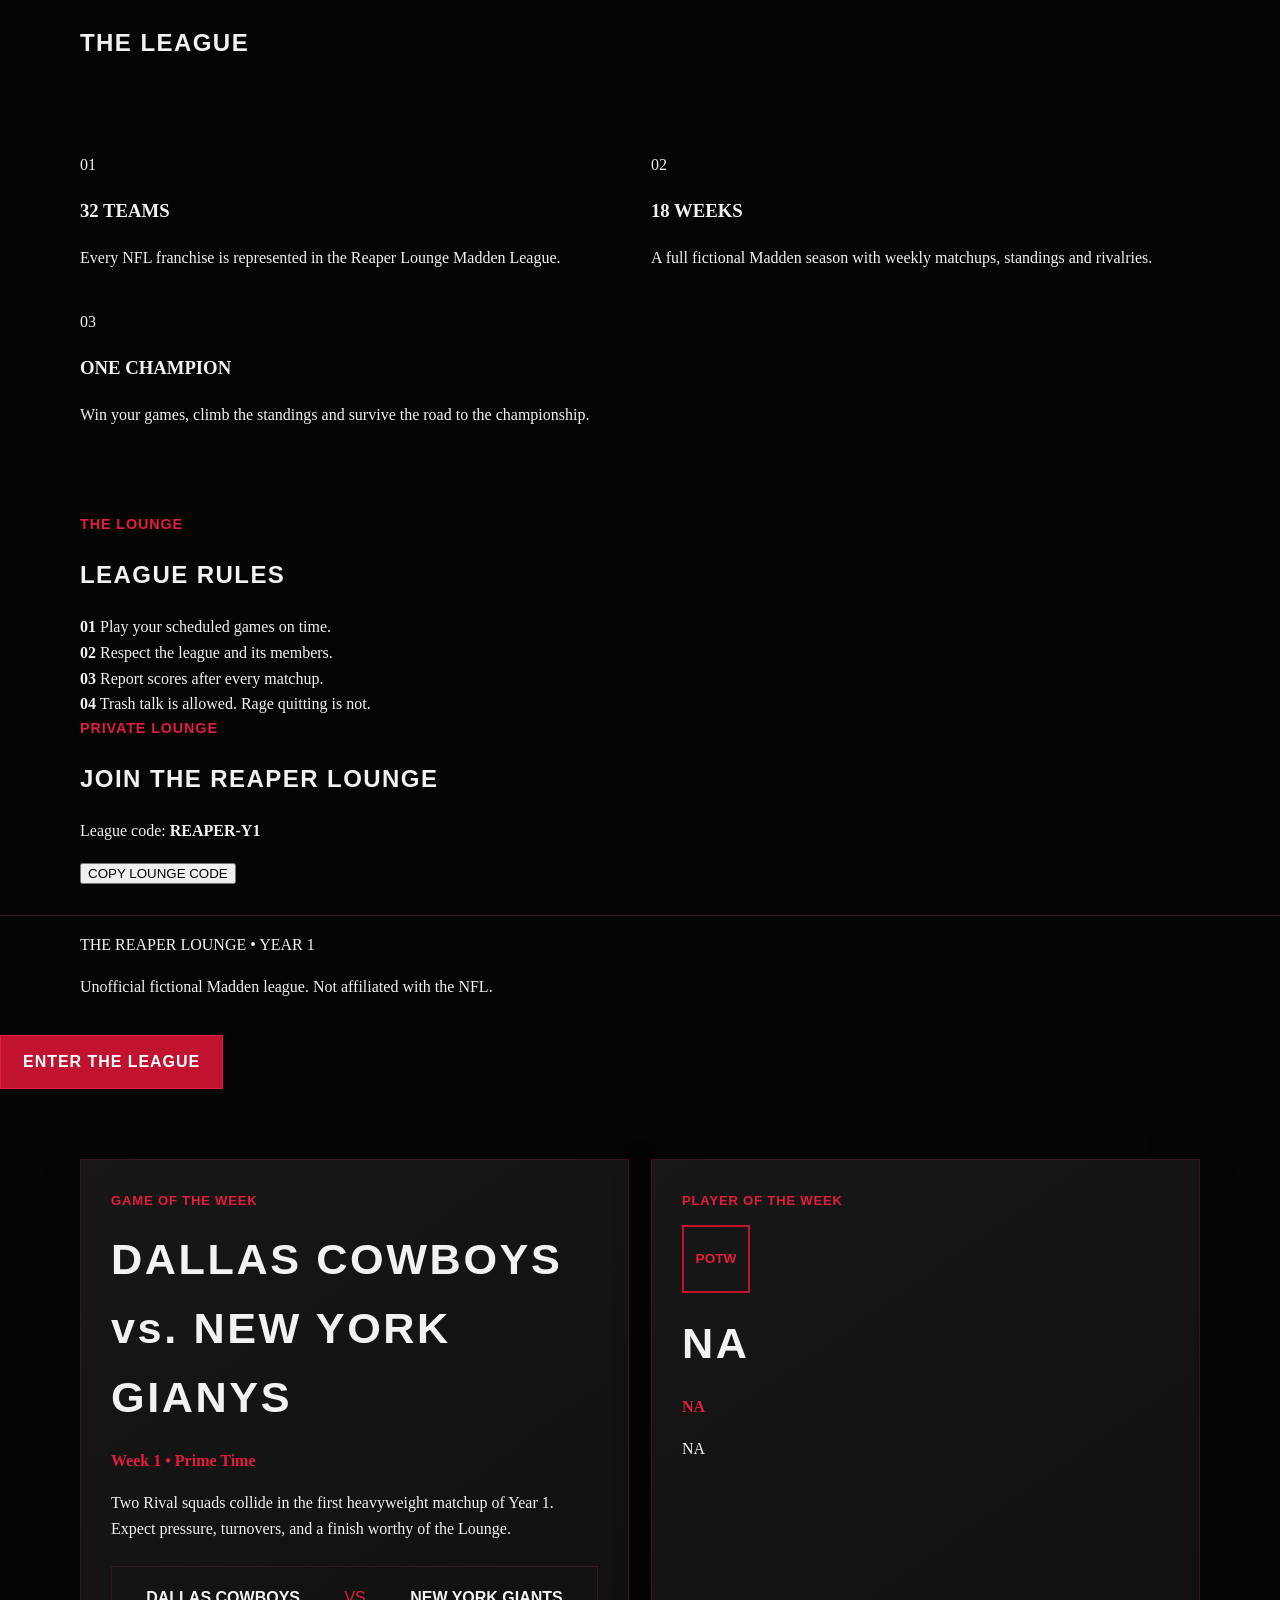
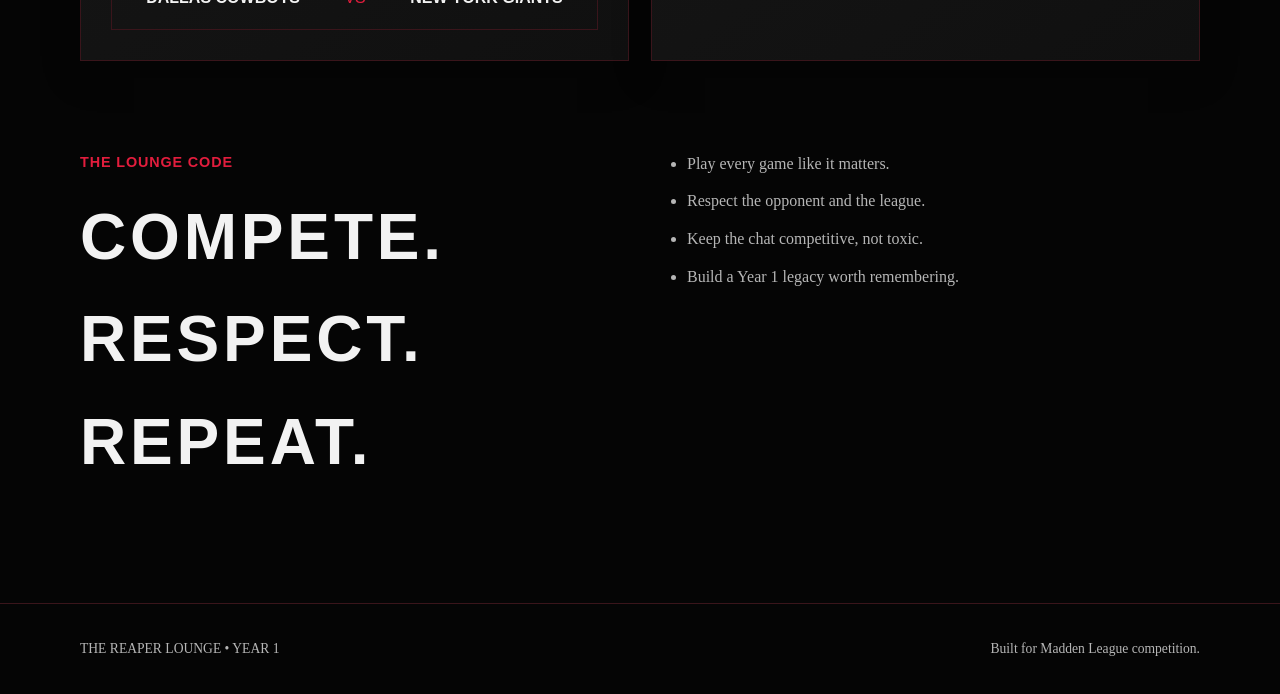
==== commit f0d36326: "Update index.html" ====
--- a/index.html
+++ b/index.html
@@ -1,40 +1,227 @@
 <!DOCTYPE html>
 <html lang="en">
 <head>
-    <meta charset="UTF-8">
-    <meta name="viewport" content="width=device-width, initial-scale=1.0">
-
-    <meta
-        name="description"
-        content="THE REAPER LOUNGE - Year 1 Madden League featuring all 32 NFL teams."
-    >
-
-    <title>THE REAPER LOUNGE | Year 1</title>
-
-    <link rel="stylesheet" href="styles.css">
+  <meta charset="UTF-8">
+  <meta name="viewport" content="width=device-width, initial-scale=1.0">
+  <meta name="description" content="THE REAPER LOUNGE — Year 1 Madden League">
+  <title>THE REAPER LOUNGE | Year 1</title>
+  <link rel="stylesheet" href="styles.css">
 </head>
 
 <body>
 
 <header class="site-header">
-    <div class="container nav-container">
-
-        <a href="index.html" class="logo" aria-label="The Reaper Lounge home">
-            THE REAPER LOUNGE
-            <span>YEAR 1</span>
-        </a>
-
-        <nav aria-label="Main navigation">
-            <a href="index.html" class="active">Home</a>
-            <a href="league.html">League</a>
-        </nav>
-
-    </div>
+  <a class="brand" href="index.html">
+    <span>THE REAPER LOUNGE</span>
+    <small>YEAR 1</small>
+  </a>
+
+  <nav class="nav">
+    <a href="index.html">Home</a>
+    <a href="league.html">League</a>
+  </nav>
 </header>
 
-
 <main>
 
+<section class="hero">
+  <div class="hero-inner">
+
+    <p class="eyebrow">MADDEN LEAGUE • 2026–27</p>
+
+    <h1>
+      ENTER THE<br>
+      <span>REAPER LOUNGE</span>
+    </h1>
+
+    <p class="hero-copy">
+      32 teams. 18 weeks. One champion. No excuses.
+    </p>
+
+    <div class="hero-actions">
+      <a class="button button-primary" href="league.html">
+        ENTER LEAGUE
+      </a>
+
+      <a class="button button-secondary" href="#rules">
+        VIEW RULES
+      </a>
+    </div>
+
+  </div>
+</section>
+
+<section class="stats-grid section">
+
+  <div class="stat-card">
+    <strong>32</strong>
+    <span>NFL TEAMS</span>
+  </div>
+
+  <div class="stat-card">
+    <strong>18</strong>
+    <span>WEEKS</span>
+  </div>
+
+  <div class="stat-card">
+    <strong>1</strong>
+    <span>CHAMPION</span>
+  </div>
+
+  <div class="stat-card">
+    <strong>∞</strong>
+    <span>TRASH TALK</span>
+  </div>
+
+</section>
+
+<section class="section">
+
+  <div class="section-heading">
+    <p class="eyebrow">FEATURED</p>
+    <h2>GAME OF THE WEEK</h2>
+  </div>
+
+  <div class="feature-card">
+
+    <div>
+      <span class="week-label">WEEK 1</span>
+
+      <h3>
+        Dallas Cowboys
+        <b>VS</b>
+        New York Giants
+      </h3>
+
+      <p>
+        The opening Madden matchup for Year 1.
+      </p>
+    </div>
+
+    <a class="button button-primary" href="league.html">
+      VIEW SCHEDULE
+    </a>
+
+  </div>
+
+</section>
+
+<section class="section feature-grid">
+
+  <article class="info-card">
+    <span class="card-number">01</span>
+
+    <h3>ALL 32 TEAMS</h3>
+
+    <p>
+      The full NFL lineup is loaded into the league,
+      split into AFC and NFC standings.
+    </p>
+  </article>
+
+  <article class="info-card">
+    <span class="card-number">02</span>
+
+    <h3>REAL 2026 SCHEDULE</h3>
+
+    <p>
+      The site uses the 2026 NFL regular-season
+      matchup slate across Weeks 1–18.
+    </p>
+  </article>
+
+  <article class="info-card">
+    <span class="card-number">03</span>
+
+    <h3>MADDEN RESULTS</h3>
+
+    <p>
+      Enter your Madden scores directly on the
+      League page. Results save in your browser.
+    </p>
+  </article>
+
+</section>
+
+<section class="section" id="rules">
+
+  <div class="section-heading">
+    <p class="eyebrow">THE CODE</p>
+    <h2>LEAGUE RULES</h2>
+  </div>
+
+  <div class="rules-grid">
+
+    <div class="rule">
+      <b>01</b>
+      <span>Play your scheduled matchup on time.</span>
+    </div>
+
+    <div class="rule">
+      <b>02</b>
+      <span>Report the final Madden score after every game.</span>
+    </div>
+
+    <div class="rule">
+      <b>03</b>
+      <span>Respect opponents. Talk trash, but keep it competitive.</span>
+    </div>
+
+    <div class="rule">
+      <b>04</b>
+      <span>
+        Commissioner decisions are final for league disputes.
+      </span>
+    </div>
+
+  </div>
+
+</section>
+
+<section class="section lounge-code">
+
+  <p class="eyebrow">PRIVATE ACCESS</p>
+
+  <h2>LOUNGE CODE</h2>
+
+  <div class="code-box">
+
+    <code id="loungeCode">REAPER-Y1</code>
+
+    <button
+      class="button button-primary"
+      id="copyCodeButton"
+      type="button">
+      COPY
+    </button>
+
+  </div>
+
+  <p
+    id="copyMessage"
+    class="small-message"
+    aria-live="polite">
+  </p>
+
+</section>
+
+</main>
+
+<footer class="site-footer">
+
+  <p>THE REAPER LOUNGE • YEAR 1</p>
+
+  <p>
+    Unofficial fictional Madden league site.
+    Not affiliated with the NFL.
+  </p>
+
+</footer>
+
+<script src="script.js"></script>
+
+</body>
+</html>
     <section class="hero">
         <div class="container">
 
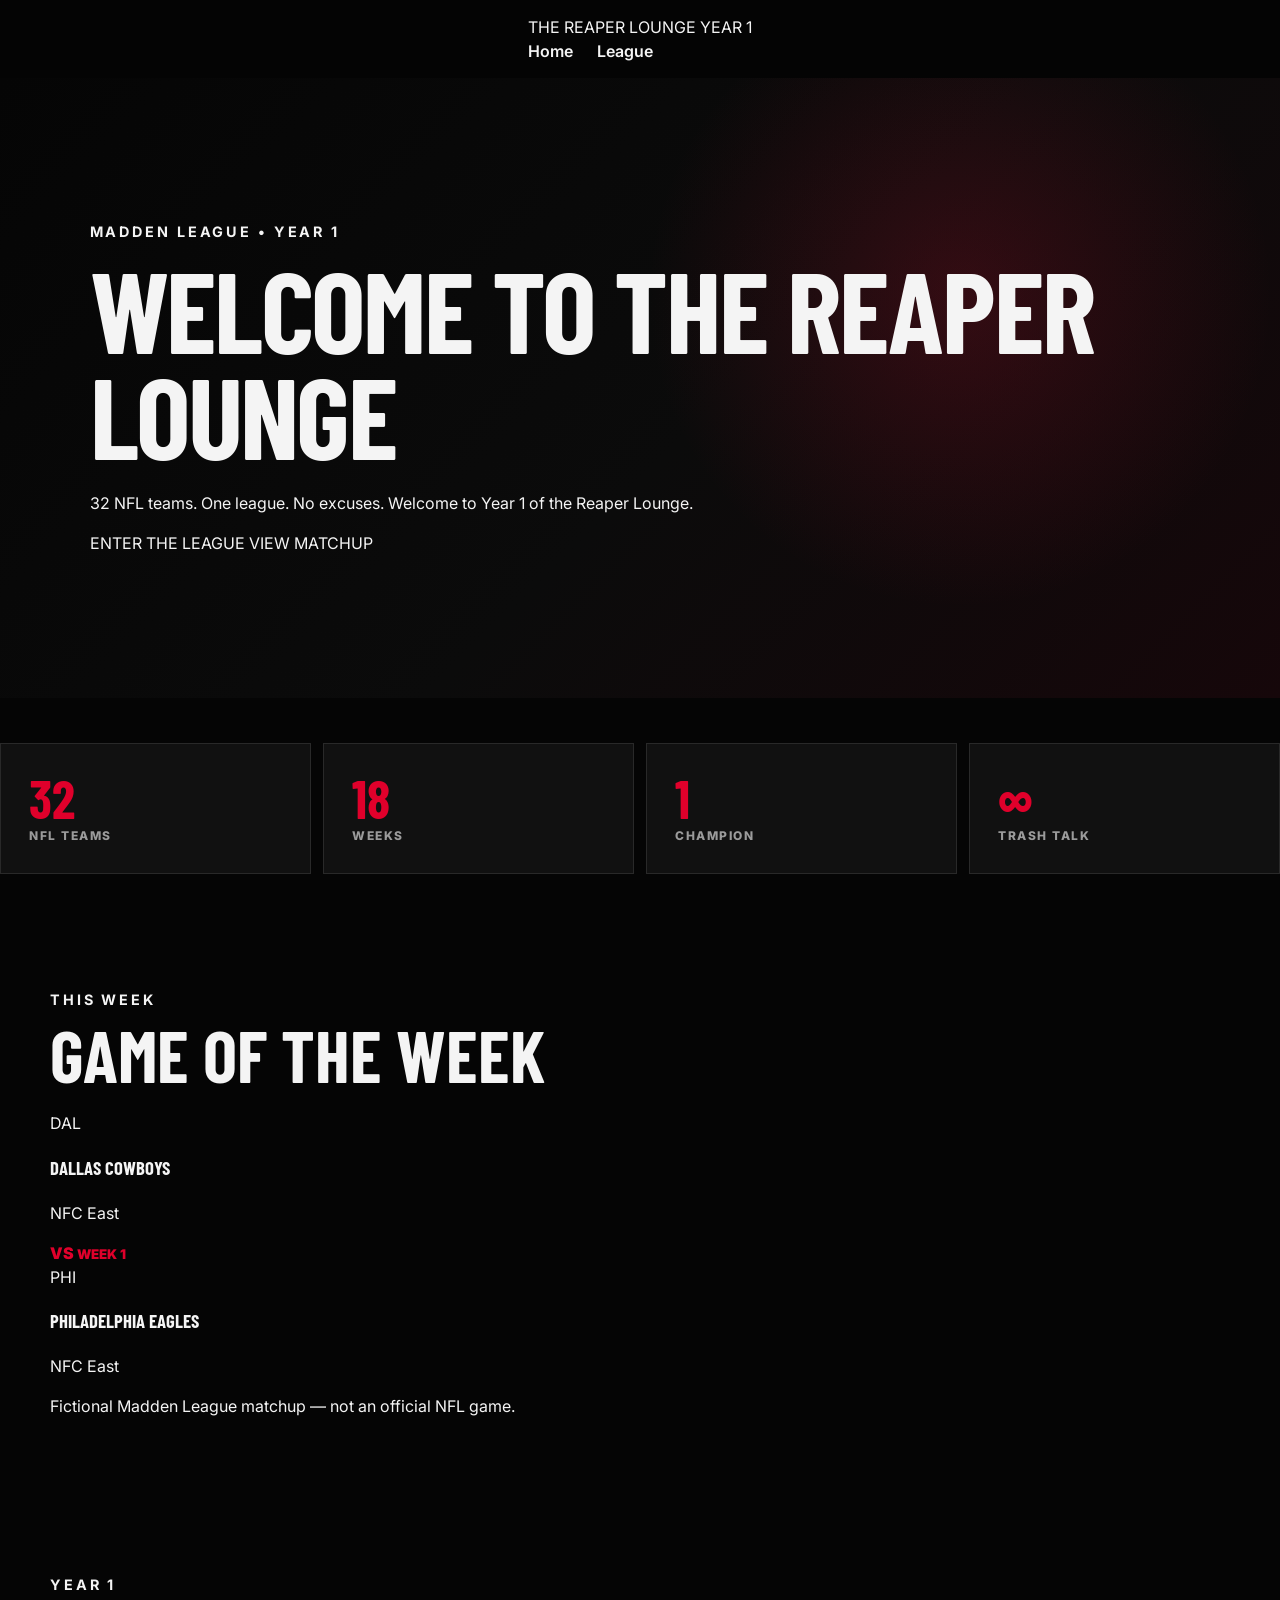
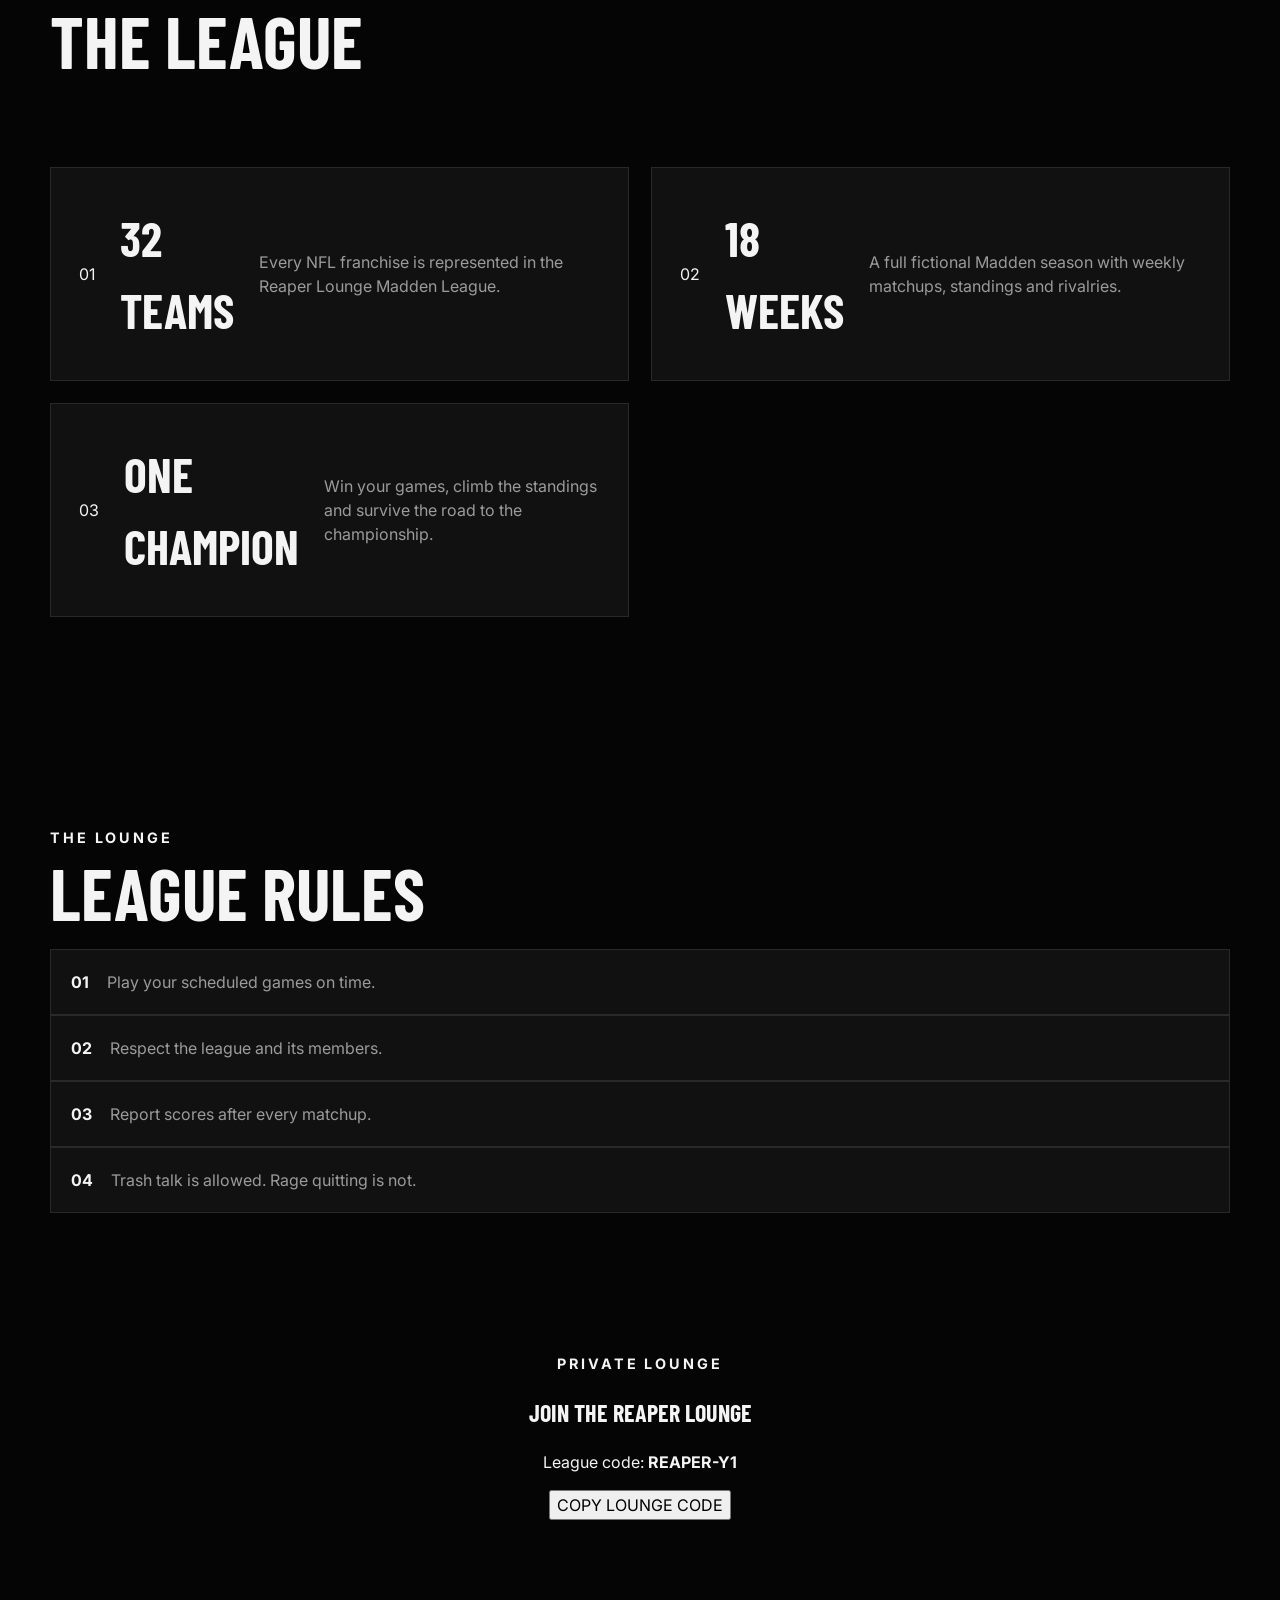
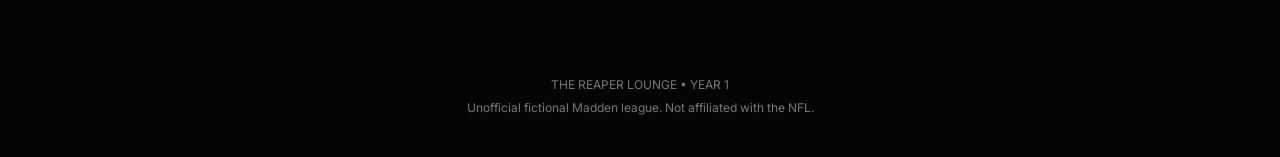
==== commit b3874b78: "Update index.html" ====
--- a/index.html
+++ b/index.html
@@ -1,227 +1,40 @@
 <!DOCTYPE html>
 <html lang="en">
 <head>
-  <meta charset="UTF-8">
-  <meta name="viewport" content="width=device-width, initial-scale=1.0">
-  <meta name="description" content="THE REAPER LOUNGE — Year 1 Madden League">
-  <title>THE REAPER LOUNGE | Year 1</title>
-  <link rel="stylesheet" href="styles.css">
+    <meta charset="UTF-8">
+    <meta name="viewport" content="width=device-width, initial-scale=1.0">
+
+    <meta
+        name="description"
+        content="THE REAPER LOUNGE - Year 1 Madden League featuring all 32 NFL teams."
+    >
+
+    <title>THE REAPER LOUNGE | Year 1</title>
+
+    <link rel="stylesheet" href="styles.css">
 </head>
 
 <body>
 
 <header class="site-header">
-  <a class="brand" href="index.html">
-    <span>THE REAPER LOUNGE</span>
-    <small>YEAR 1</small>
-  </a>
-
-  <nav class="nav">
-    <a href="index.html">Home</a>
-    <a href="league.html">League</a>
-  </nav>
+    <div class="container nav-container">
+
+        <a href="index.html" class="logo" aria-label="The Reaper Lounge home">
+            THE REAPER LOUNGE
+            <span>YEAR 1</span>
+        </a>
+
+        <nav aria-label="Main navigation">
+            <a href="index.html" class="active">Home</a>
+            <a href="league.html">League</a>
+        </nav>
+
+    </div>
 </header>
 
+
 <main>
 
-<section class="hero">
-  <div class="hero-inner">
-
-    <p class="eyebrow">MADDEN LEAGUE • 2026–27</p>
-
-    <h1>
-      ENTER THE<br>
-      <span>REAPER LOUNGE</span>
-    </h1>
-
-    <p class="hero-copy">
-      32 teams. 18 weeks. One champion. No excuses.
-    </p>
-
-    <div class="hero-actions">
-      <a class="button button-primary" href="league.html">
-        ENTER LEAGUE
-      </a>
-
-      <a class="button button-secondary" href="#rules">
-        VIEW RULES
-      </a>
-    </div>
-
-  </div>
-</section>
-
-<section class="stats-grid section">
-
-  <div class="stat-card">
-    <strong>32</strong>
-    <span>NFL TEAMS</span>
-  </div>
-
-  <div class="stat-card">
-    <strong>18</strong>
-    <span>WEEKS</span>
-  </div>
-
-  <div class="stat-card">
-    <strong>1</strong>
-    <span>CHAMPION</span>
-  </div>
-
-  <div class="stat-card">
-    <strong>∞</strong>
-    <span>TRASH TALK</span>
-  </div>
-
-</section>
-
-<section class="section">
-
-  <div class="section-heading">
-    <p class="eyebrow">FEATURED</p>
-    <h2>GAME OF THE WEEK</h2>
-  </div>
-
-  <div class="feature-card">
-
-    <div>
-      <span class="week-label">WEEK 1</span>
-
-      <h3>
-        Dallas Cowboys
-        <b>VS</b>
-        New York Giants
-      </h3>
-
-      <p>
-        The opening Madden matchup for Year 1.
-      </p>
-    </div>
-
-    <a class="button button-primary" href="league.html">
-      VIEW SCHEDULE
-    </a>
-
-  </div>
-
-</section>
-
-<section class="section feature-grid">
-
-  <article class="info-card">
-    <span class="card-number">01</span>
-
-    <h3>ALL 32 TEAMS</h3>
-
-    <p>
-      The full NFL lineup is loaded into the league,
-      split into AFC and NFC standings.
-    </p>
-  </article>
-
-  <article class="info-card">
-    <span class="card-number">02</span>
-
-    <h3>REAL 2026 SCHEDULE</h3>
-
-    <p>
-      The site uses the 2026 NFL regular-season
-      matchup slate across Weeks 1–18.
-    </p>
-  </article>
-
-  <article class="info-card">
-    <span class="card-number">03</span>
-
-    <h3>MADDEN RESULTS</h3>
-
-    <p>
-      Enter your Madden scores directly on the
-      League page. Results save in your browser.
-    </p>
-  </article>
-
-</section>
-
-<section class="section" id="rules">
-
-  <div class="section-heading">
-    <p class="eyebrow">THE CODE</p>
-    <h2>LEAGUE RULES</h2>
-  </div>
-
-  <div class="rules-grid">
-
-    <div class="rule">
-      <b>01</b>
-      <span>Play your scheduled matchup on time.</span>
-    </div>
-
-    <div class="rule">
-      <b>02</b>
-      <span>Report the final Madden score after every game.</span>
-    </div>
-
-    <div class="rule">
-      <b>03</b>
-      <span>Respect opponents. Talk trash, but keep it competitive.</span>
-    </div>
-
-    <div class="rule">
-      <b>04</b>
-      <span>
-        Commissioner decisions are final for league disputes.
-      </span>
-    </div>
-
-  </div>
-
-</section>
-
-<section class="section lounge-code">
-
-  <p class="eyebrow">PRIVATE ACCESS</p>
-
-  <h2>LOUNGE CODE</h2>
-
-  <div class="code-box">
-
-    <code id="loungeCode">REAPER-Y1</code>
-
-    <button
-      class="button button-primary"
-      id="copyCodeButton"
-      type="button">
-      COPY
-    </button>
-
-  </div>
-
-  <p
-    id="copyMessage"
-    class="small-message"
-    aria-live="polite">
-  </p>
-
-</section>
-
-</main>
-
-<footer class="site-footer">
-
-  <p>THE REAPER LOUNGE • YEAR 1</p>
-
-  <p>
-    Unofficial fictional Madden league site.
-    Not affiliated with the NFL.
-  </p>
-
-</footer>
-
-<script src="script.js"></script>
-
-</body>
-</html>
     <section class="hero">
         <div class="container">
 
@@ -447,90 +260,4 @@
 <script src="script.js"></script>
 
 </body>
-</html>
-        <a class="button" href="league.html">
-          ENTER THE LEAGUE
-        </a>
-      </div>
-    </section>
-
-    <section class="feature-grid container" aria-labelledby="featured-title">
-
-      <h2 id="featured-title" class="sr-only">
-        Weekly featured awards
-      </h2>
-
-      <article class="card">
-        <div class="card-label">GAME OF THE WEEK</div>
-
-        <h2>DALLAS COWBOYS vs. NEW YORK GIANYS</h2>
-
-        <p class="matchup">
-          Week 1 • Prime Time
-        </p>
-
-        <p>
-          Two Rival squads collide in the first heavyweight
-          matchup of Year 1. Expect pressure, turnovers, and a finish
-          worthy of the Lounge.
-        </p>
-
-        <div class="scoreline">
-          <strong>DALLAS COWBOYS</strong>
-          <span>VS</span>
-          <strong>NEW YORK GIANTS</strong>
-        </div>
-      </article>
-
-      <article class="card">
-        <div class="card-label">PLAYER OF THE WEEK</div>
-
-        <div class="player-mark" aria-hidden="true">
-          POTW
-        </div>
-
-        <h2>NA</h2>
-
-        <p class="matchup">
-          NA
-        </p>
-
-        <p>
-     NA
-        </p>
-      </article>
-
-    </section>
-
-    <section class="container manifesto" aria-labelledby="rules-title">
-
-      <div>
-        <p class="eyebrow">THE LOUNGE CODE</p>
-
-        <h2 id="rules-title">
-          COMPETE.<br>
-          RESPECT.<br>
-          REPEAT.
-        </h2>
-      </div>
-
-      <ul>
-        <li>Play every game like it matters.</li>
-        <li>Respect the opponent and the league.</li>
-        <li>Keep the chat competitive, not toxic.</li>
-        <li>Build a Year 1 legacy worth remembering.</li>
-      </ul>
-
-    </section>
-  </main>
-
-  <footer class="site-footer">
-    <div class="container footer-wrap">
-      <span>THE REAPER LOUNGE • YEAR 1</span>
-      <span>Built for Madden League competition.</span>
-    </div>
-  </footer>
-
-  <script src="script.js"></script>
-</body>
-</html>
+</html>   
--- a/styles.css
+++ b/styles.css
@@ -1,13 +1,16 @@
+@import url('https://fonts.googleapis.com/css2?family=Barlow+Condensed:wght@500;600;700;800&family=Inter:wght@400;500;600;700;800&display=swap');
+
 :root {
-  --black: #050505;
-  --panel: #101010;
-  --panel-2: #171717;
-  --crimson: #c1122f;
-  --crimson-bright: #e21d3d;
-  --text: #f2f2f2;
-  --muted: #b6b6b6;
-  --line: #3a151b;
-  --max: 1120px;
+  --background: #050505;
+  --background-light: #0c0c0c;
+  --card: #111111;
+  --card-2: #171717;
+  --red: #b00020;
+  --red-bright: #e0002b;
+  --text: #f4f4f4;
+  --muted: #9b9b9b;
+  --border: #292929;
+  --green: #72d572;
 }
 
 * {
@@ -20,21 +23,850 @@
 
 body {
   margin: 0;
-  background: var(--black);
+  background: var(--background);
   color: var(--text);
-  font-family: Georgia, serif;
-  line-height: 1.6;
-}
-
-h1,
+  font-family: Inter, system-ui, sans-serif;
+  line-height: 1.5;
+}
+
+a {
+  color: inherit;
+  text-decoration: none;
+}
+
+button,
+select,
+input {
+  font: inherit;
+}
+
+.site-header {
+  position: sticky;
+  top: 0;
+  z-index: 20;
+
+  display: flex;
+  justify-content: space-between;
+  align-items: center;
+
+  gap: 20px;
+
+  padding: 15px clamp(18px, 4vw, 60px);
+
+  background: rgba(5,5,5,.94);
+
+  border-bottom: 1px solid var(--border);
+
+  backdrop-filter: blur(12px);
+}
+
+.brand {
+  display: flex;
+  align-items: center;
+  gap: 12px;
+
+  font-family: "Barlow Condensed", sans-serif;
+  font-weight: 800;
+
+  letter-spacing: .08em;
+}
+
+.brand span {
+  font-size: 1.2rem;
+}
+
+.brand small {
+  color: var(--red-bright);
+  letter-spacing: .15em;
+}
+
+.nav {
+  display: flex;
+  gap: 8px;
+}
+
+.nav a {
+  padding: 9px 13px;
+
+  color: var(--muted);
+
+  font-weight: 700;
+  text-transform: uppercase;
+
+  font-size: .8rem;
+  letter-spacing: .08em;
+}
+
+.nav a:hover,
+.nav a.active {
+  color: var(--text);
+}
+
+.hero {
+  min-height: 78vh;
+
+  display: grid;
+  align-items: center;
+
+  padding: 80px clamp(20px, 7vw, 110px);
+
+  background:
+    radial-gradient(
+      circle at 75% 45%,
+      rgba(176,0,32,.22),
+      transparent 30%
+    ),
+    linear-gradient(
+      135deg,
+      #050505 0%,
+      #090909 60%,
+      #150308 100%
+    );
+}
+
+.hero-inner {
+  max-width: 920px;
+}
+
+.eyebrow {
+  margin: 0 0 10px;
+
+  color: var(--red-bright);
+
+  font-weight: 800;
+
+  font-size: .75rem;
+
+  letter-spacing: .2em;
+
+  text-transform: uppercase;
+}
+
+.hero h1,
+.page-hero h1,
 h2,
-nav,
-.brand,
-.button,
-.card-label,
-.eyebrow,
-th,
-.badge {
+h3 {
+  font-family: "Barlow Condensed", sans-serif;
+  text-transform: uppercase;
+}
+
+.hero h1 {
+  margin: 0;
+
+  font-size: clamp(4rem, 12vw, 9.5rem);
+
+  line-height: .82;
+
+  letter-spacing: -.02em;
+}
+
+.hero h1 span {
+  color: var(--red-bright);
+}
+
+.hero-copy {
+  max-width: 620px;
+
+  margin: 30px 0;
+
+  color: #c9c9c9;
+
+  font-size: clamp(1rem, 2vw, 1.25rem);
+}
+
+.hero-actions,
+.filter-row,
+.code-box {
+  display: flex;
+  flex-wrap: wrap;
+  gap: 10px;
+}
+
+.button {
+  display: inline-flex;
+
+  justify-content: center;
+  align-items: center;
+
+  min-height: 44px;
+
+  padding: 11px 17px;
+
+  border: 1px solid transparent;
+
+  cursor: pointer;
+
+  font-weight: 800;
+
+  text-transform: uppercase;
+
+  letter-spacing: .08em;
+
+  font-size: .76rem;
+
+  transition:
+    transform .15s ease,
+    background .15s ease,
+    border-color .15s ease;
+}
+
+.button:hover {
+  transform: translateY(-1px);
+}
+
+.button-primary {
+  background: var(--red);
+  color: white;
+}
+
+.button-primary:hover {
+  background: var(--red-bright);
+}
+
+.button-secondary {
+  border-color: var(--border);
+  background: #0b0b0b;
+}
+
+.section {
+  width: min(1180px, calc(100% - 36px));
+
+  margin: 0 auto;
+
+  padding: 70px 0;
+}
+
+.section-heading {
+  margin-bottom: 24px;
+}
+
+.section-heading h2 {
+  margin: 0;
+
+  font-size: clamp(2.2rem, 6vw, 4.5rem);
+
+  line-height: .9;
+}
+
+.section-note {
+  color: var(--muted);
+  margin: 12px 0 0;
+}
+
+.stats-grid {
+  display: grid;
+
+  grid-template-columns: repeat(4, 1fr);
+
+  gap: 12px;
+
+  padding-top: 45px;
+  padding-bottom: 45px;
+}
+
+.stat-card,
+.info-card,
+.feature-card,
+.rule {
+  background: var(--card);
+  border: 1px solid var(--border);
+}
+
+.stat-card {
+  padding: 28px;
+
+  display: grid;
+
+  gap: 2px;
+}
+
+.stat-card strong {
+  color: var(--red-bright);
+
+  font-family: "Barlow Condensed", sans-serif;
+
+  font-size: 3.3rem;
+
+  line-height: 1;
+}
+
+.stat-card span {
+  color: var(--muted);
+
+  font-weight: 800;
+
+  font-size: .75rem;
+
+  letter-spacing: .13em;
+}
+
+.feature-card {
+  display: flex;
+
+  justify-content: space-between;
+
+  align-items: center;
+
+  gap: 25px;
+
+  padding: 28px;
+}
+
+.feature-card.compact {
+  justify-content: flex-start;
+}
+
+.feature-card h3 {
+  margin: 6px 0;
+
+  font-size: clamp(1.7rem, 4vw, 3rem);
+}
+
+.feature-card h3 b {
+  color: var(--red-bright);
+
+  font-size: .6em;
+
+  margin: 0 8px;
+}
+
+.feature-card p {
+  color: var(--muted);
+  margin: 0;
+}
+
+.week-label {
+  color: var(--red-bright);
+
+  font-size: .7rem;
+
+  font-weight: 800;
+
+  letter-spacing: .15em;
+}
+
+.feature-grid,
+.rules-grid {
+  display: grid;
+
+  grid-template-columns: repeat(3, 1fr);
+
+  gap: 12px;
+}
+
+.info-card {
+  padding: 26px;
+}
+
+.card-number {
+  color: var(--red-bright);
+
+  font-weight: 800;
+}
+
+.info-card h3 {
+  margin: 35px 0 8px;
+
+  font-size: 1.8rem;
+}
+
+.info-card p,
+.rule span {
+  color: var(--muted);
+}
+
+.rules-grid {
+  grid-template-columns: repeat(2, 1fr);
+}
+
+.rule {
+  padding: 20px;
+
+  display: flex;
+
+  gap: 18px;
+
+  align-items: flex-start;
+}
+
+.rule b {
+  color: var(--red-bright);
+
+  font-family: "Barlow Condensed";
+
+  font-size: 1.6rem;
+}
+
+.lounge-code {
+  text-align: center;
+}
+
+.code-box {
+  justify-content: center;
+
+  align-items: center;
+
+  margin-top: 18px;
+}
+
+.code-box code {
+  min-height: 44px;
+
+  display: inline-flex;
+
+  align-items: center;
+
+  padding: 10px 16px;
+
+  background: #0d0d0d;
+
+  border: 1px dashed var(--red);
+
+  color: #fff;
+
+  font-weight: 800;
+
+  letter-spacing: .1em;
+}
+
+.small-message {
+  min-height: 22px;
+
+  color: var(--green);
+}
+
+.page-hero {
+  padding: 90px 18px 50px;
+
+  text-align: center;
+
+  background:
+    radial-gradient(
+      circle at center,
+      rgba(176,0,32,.16),
+      transparent 45%
+    );
+}
+
+.page-hero h1 {
+  margin: 0;
+
+  font-size: clamp(4rem, 12vw, 8rem);
+
+  line-height: .8;
+}
+
+.page-hero p:last-child {
+  color: var(--muted);
+}
+
+.filter-button {
+  padding: 9px 14px;
+
+  border: 1px solid var(--border);
+
+  background: var(--card);
+
+  color: var(--muted);
+
+  cursor: pointer;
+
+  font-weight: 800;
+}
+
+.filter-button.active,
+.filter-button:hover {
+  color: white;
+
+  border-color: var(--red);
+
+  background: #19050a;
+}
+
+.table-wrap {
+  overflow-x: auto;
+
+  border: 1px solid var(--border);
+
+  background: var(--card);
+}
+
+.standings-table {
+  width: 100%;
+
+  border-collapse: collapse;
+
+  min-width: 720px;
+}
+
+.standings-table th,
+.standings-table td {
+  padding: 12px 14px;
+
+  border-bottom: 1px solid var(--border);
+
+  text-align: left;
+}
+
+.standings-table th {
+  color: var(--red-bright);
+
+  font-size: .72rem;
+
+  letter-spacing: .1em;
+
+  background: #0c0c0c;
+}
+
+.standings-table td {
+  font-size: .9rem;
+}
+
+.standings-table tbody tr:hover {
+  background: #171717;
+}
+
+.standings-table .team-cell {
+  font-weight: 800;
+}
+
+.diff-positive {
+  color: var(--green);
+}
+
+.diff-negative {
+  color: #ff687f;
+}
+
+.schedule-controls {
+  display: flex;
+
+  justify-content: flex-end;
+
+  align-items: center;
+
+  gap: 12px;
+
+  margin-bottom: 18px;
+}
+
+.schedule-controls label {
+  color: var(--muted);
+
+  font-weight: 800;
+
+  font-size: .75rem;
+
+  letter-spacing: .1em;
+}
+
+.schedule-controls select {
+  min-height: 42px;
+
+  padding: 8px 12px;
+
+  background: var(--card);
+
+  color: white;
+
+  border: 1px solid var(--border);
+}
+
+.schedule-grid {
+  display: grid;
+
+  grid-template-columns: repeat(2, 1fr);
+
+  gap: 12px;
+}
+
+.game-card {
+  position: relative;
+
+  background: var(--card);
+
+  border: 1px solid var(--border);
+
+  padding: 20px;
+}
+
+.game-card.featured {
+  border-color: var(--red);
+
+  box-shadow: inset 3px 0 var(--red);
+}
+
+.game-meta {
+  display: flex;
+
+  justify-content: space-between;
+
+  gap: 10px;
+
+  color: var(--muted);
+
+  font-size: .7rem;
+
+  font-weight: 800;
+
+  text-transform: uppercase;
+
+  letter-spacing: .08em;
+}
+
+.matchup {
+  display: grid;
+
+  grid-template-columns: 1fr auto 1fr;
+
+  align-items: center;
+
+  gap: 10px;
+
+  margin: 17px 0;
+}
+
+.team {
+  font-family: "Barlow Condensed";
+
+  font-size: 1.45rem;
+
+  font-weight: 700;
+
+  text-transform: uppercase;
+}
+
+.team.away {
+  text-align: right;
+}
+
+.vs {
+  color: var(--red-bright);
+
+  font-weight: 900;
+}
+
+.score-entry {
+  display: grid;
+
+  grid-template-columns: 1fr auto 1fr;
+
+  align-items: center;
+
+  gap: 8px;
+
+  border-top: 1px solid var(--border);
+
+  padding-top: 14px;
+}
+
+.score-entry input {
+  width: 100%;
+
+  min-width: 0;
+
+  padding: 9px;
+
+  text-align: center;
+
+  background: #080808;
+
+  color: white;
+
+  border: 1px solid var(--border);
+}
+
+.score-entry input:focus {
+  outline: 2px solid var(--red);
+
+  outline-offset: 1px;
+}
+
+.save-score {
+  padding: 9px 10px;
+
+  background: #1a1a1a;
+
+  color: white;
+
+  border: 1px solid var(--border);
+
+  cursor: pointer;
+
+  font-weight: 800;
+}
+
+.save-score:hover {
+  background: var(--red);
+}
+
+.score-status {
+  min-height: 19px;
+
+  margin: 8px 0 0;
+
+  color: var(--green);
+
+  font-size: .72rem;
+
+  text-align: center;
+}
+
+.reveal-section {
+  text-align: center;
+}
+
+.reaper-message {
+  margin: 18px auto 0;
+
+  max-width: 680px;
+
+  padding: 18px;
+
+  border: 1px solid var(--red);
+
+  background: #160308;
+
+  color: #fff;
+
+  font-family: "Barlow Condensed";
+
+  font-size: 1.5rem;
+
+  letter-spacing: .06em;
+}
+
+.site-footer {
+  padding: 35px 18px;
+
+  border-top: 1px solid var(--border);
+
+  text-align: center;
+
+  color: #777;
+
+  font-size: .75rem;
+}
+
+.site-footer p {
+  margin: 5px;
+}
+
+:focus-visible {
+  outline: 2px solid var(--red-bright);
+
+  outline-offset: 3px;
+}
+
+@media (max-width: 800px) {
+
+  .stats-grid {
+    grid-template-columns: repeat(2, 1fr);
+  }
+
+  .feature-grid,
+  .rules-grid,
+  .schedule-grid {
+    grid-template-columns: 1fr;
+  }
+
+  .feature-card {
+    align-items: flex-start;
+
+    flex-direction: column;
+  }
+
+  .schedule-controls {
+    justify-content: flex-start;
+
+    flex-direction: column;
+
+    align-items: stretch;
+  }
+
+  .schedule-controls select {
+    width: 100%;
+  }
+}
+
+@media (max-width: 560px) {
+
+  .site-header {
+    padding: 12px 15px;
+  }
+
+  .brand {
+    gap: 7px;
+  }
+
+  .brand span {
+    font-size: .95rem;
+  }
+
+  .brand small {
+    font-size: .65rem;
+  }
+
+  .nav a {
+    padding: 8px;
+
+    font-size: .68rem;
+  }
+
+  .hero {
+    min-height: 70vh;
+
+    padding: 65px 18px;
+  }
+
+  .section {
+    padding: 50px 0;
+  }
+
+  .stats-grid {
+    width: min(100% - 24px, 1180px);
+
+    grid-template-columns: repeat(2, 1fr);
+  }
+
+  .stat-card {
+    padding: 20px 14px;
+  }
+
+  .stat-card strong {
+    font-size: 2.5rem;
+  }
+
+  .feature-card {
+    padding: 20px;
+  }
+
+  .matchup {
+    grid-template-columns: 1fr;
+
+    text-align: center;
+  }
+
+  .team.away {
+    text-align: center;
+  }
+
+  .vs {
+    display: none;
+  }
+}
+
+@media (prefers-reduced-motion: reduce) {
+
+  html {
+    scroll-behavior: auto;
+  }
+
+  *,
+  *::before {
+    transition: none !important;
+  }
+}.badge {
   font-family: Impact, "Arial Narrow", sans-serif;
   letter-spacing: .06em;
 }
